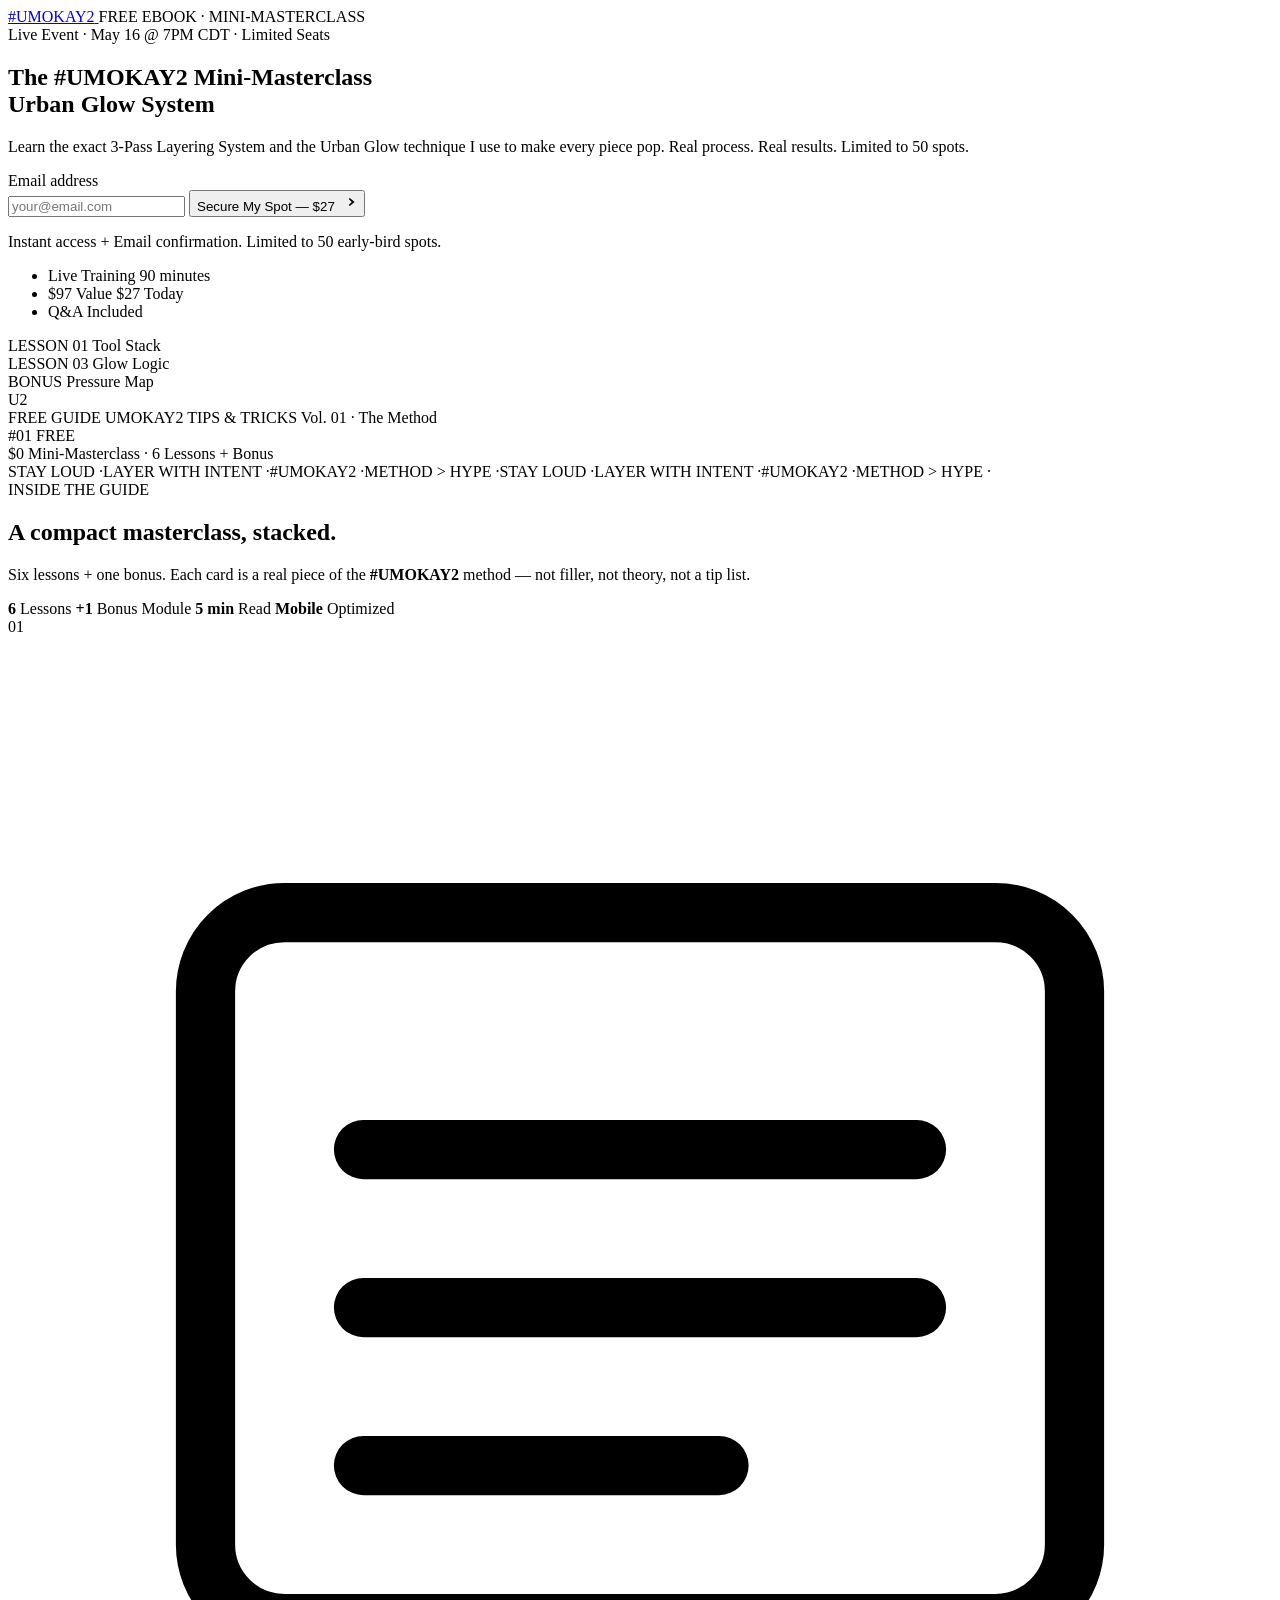
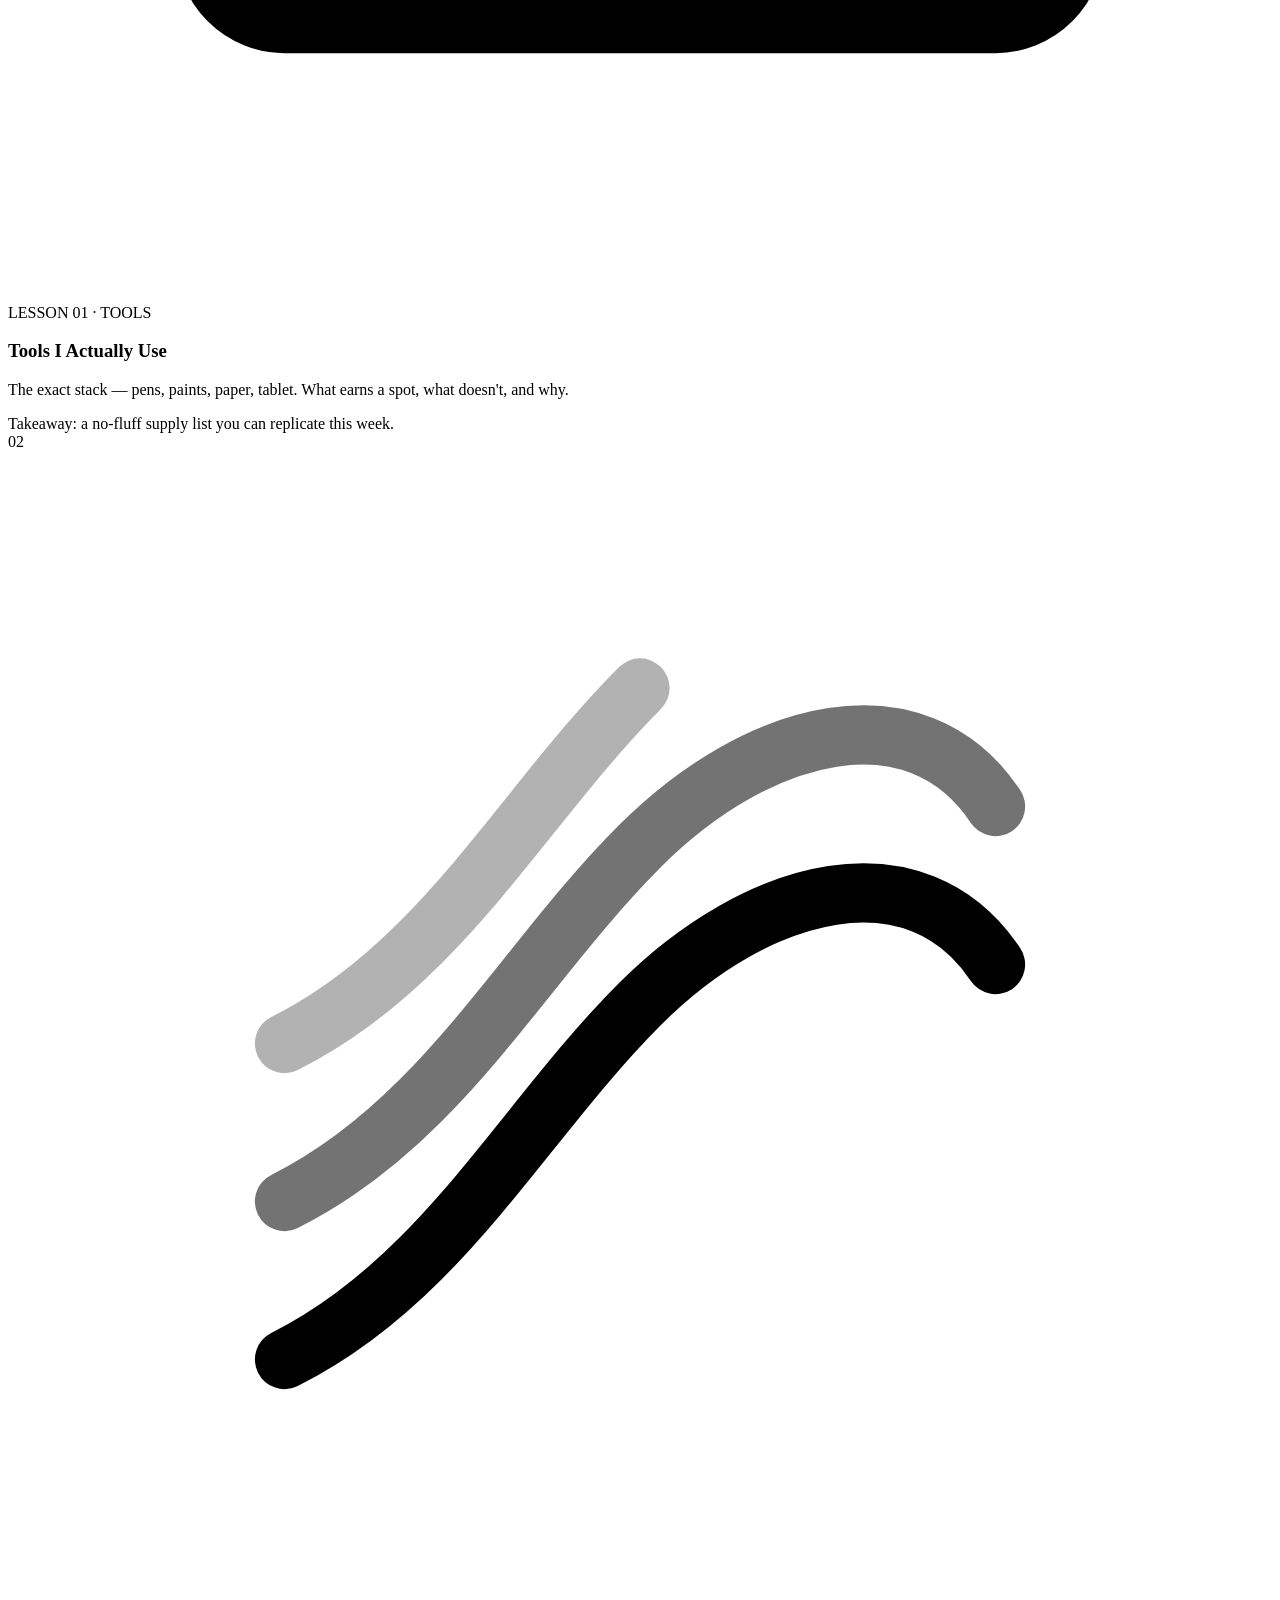
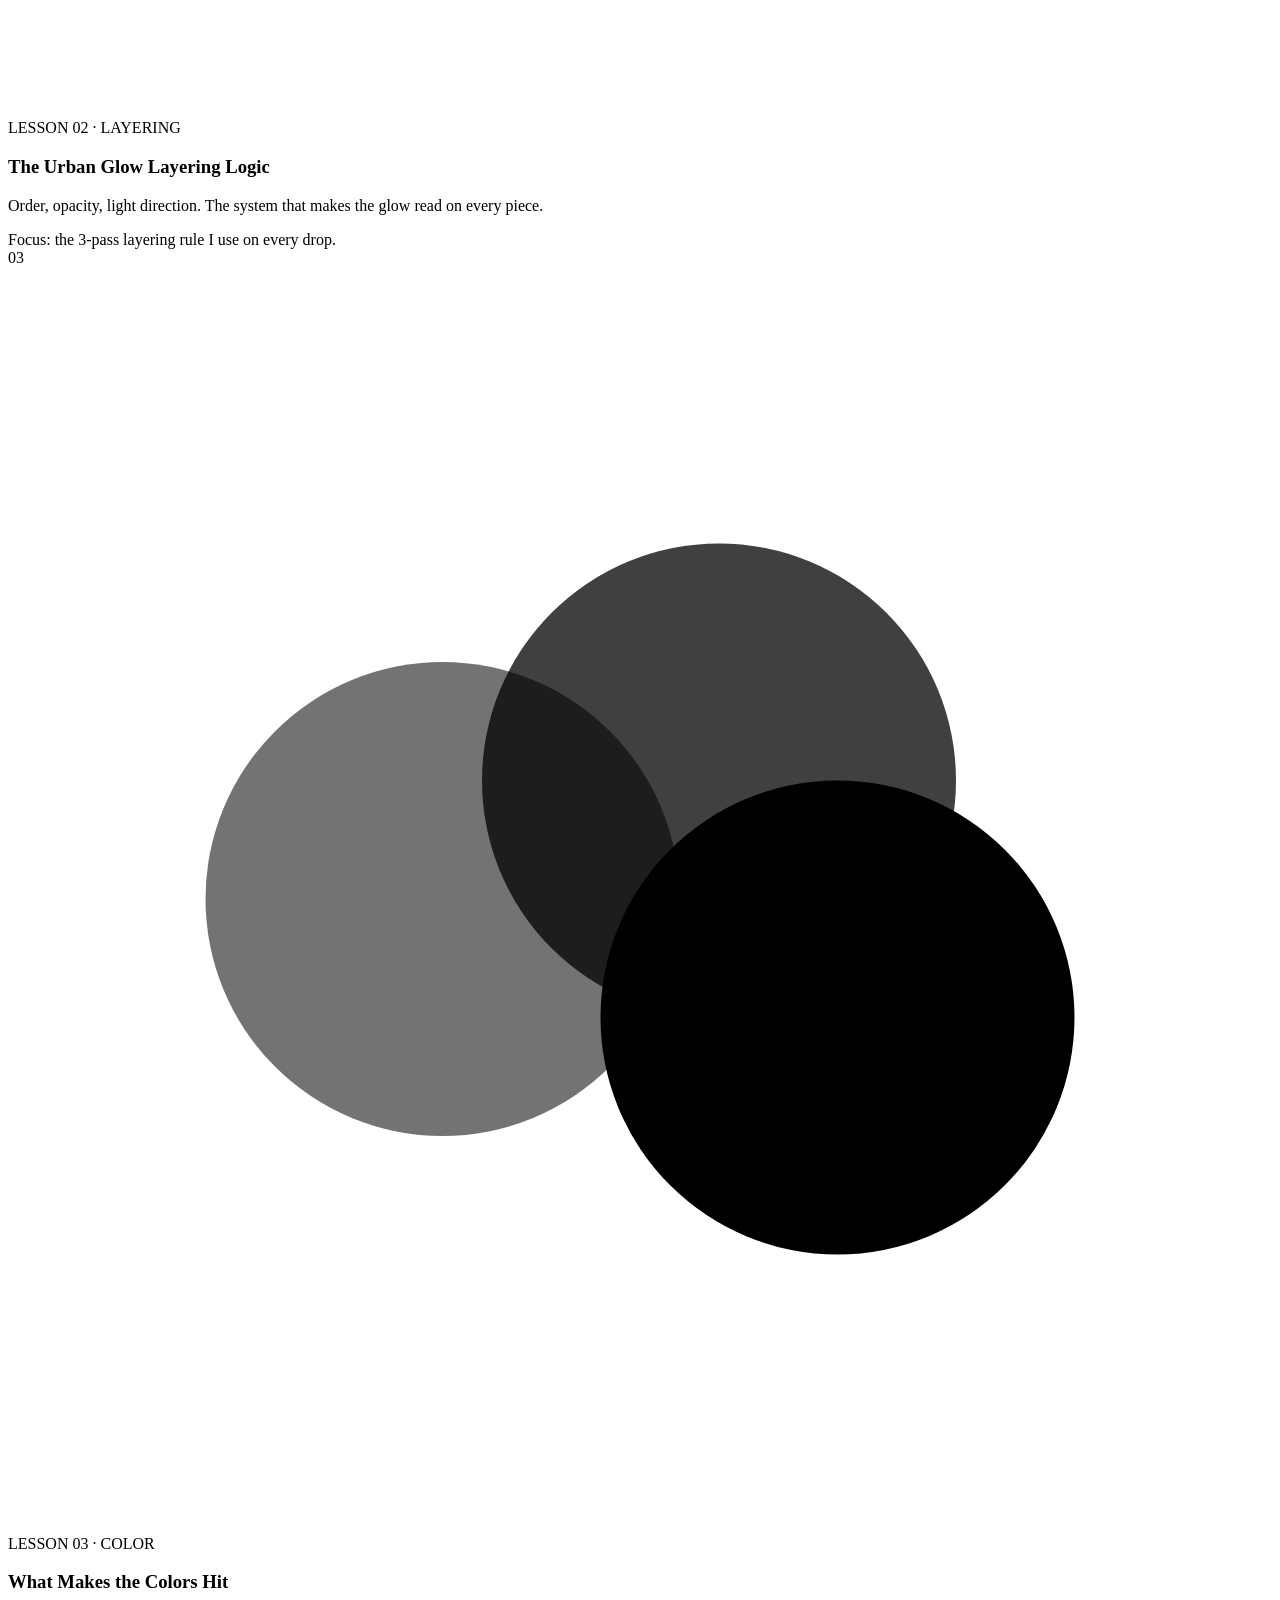
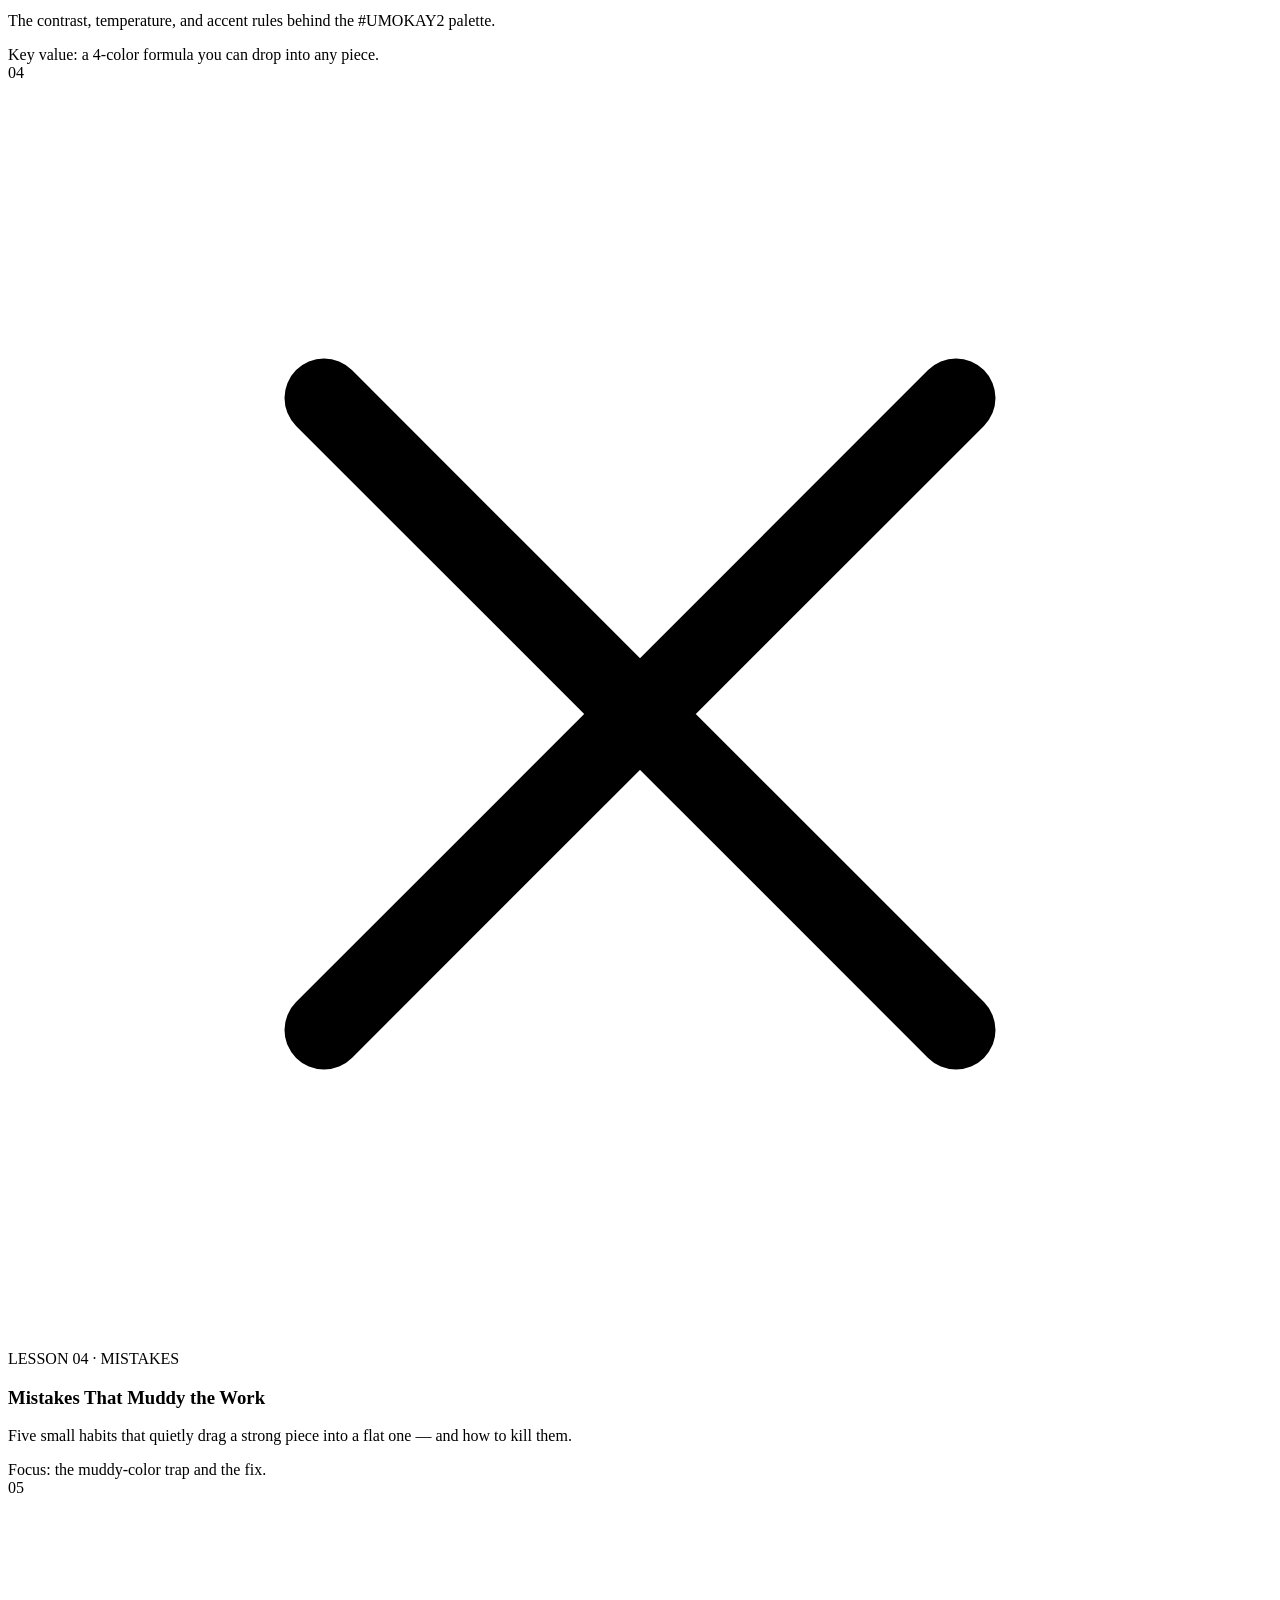
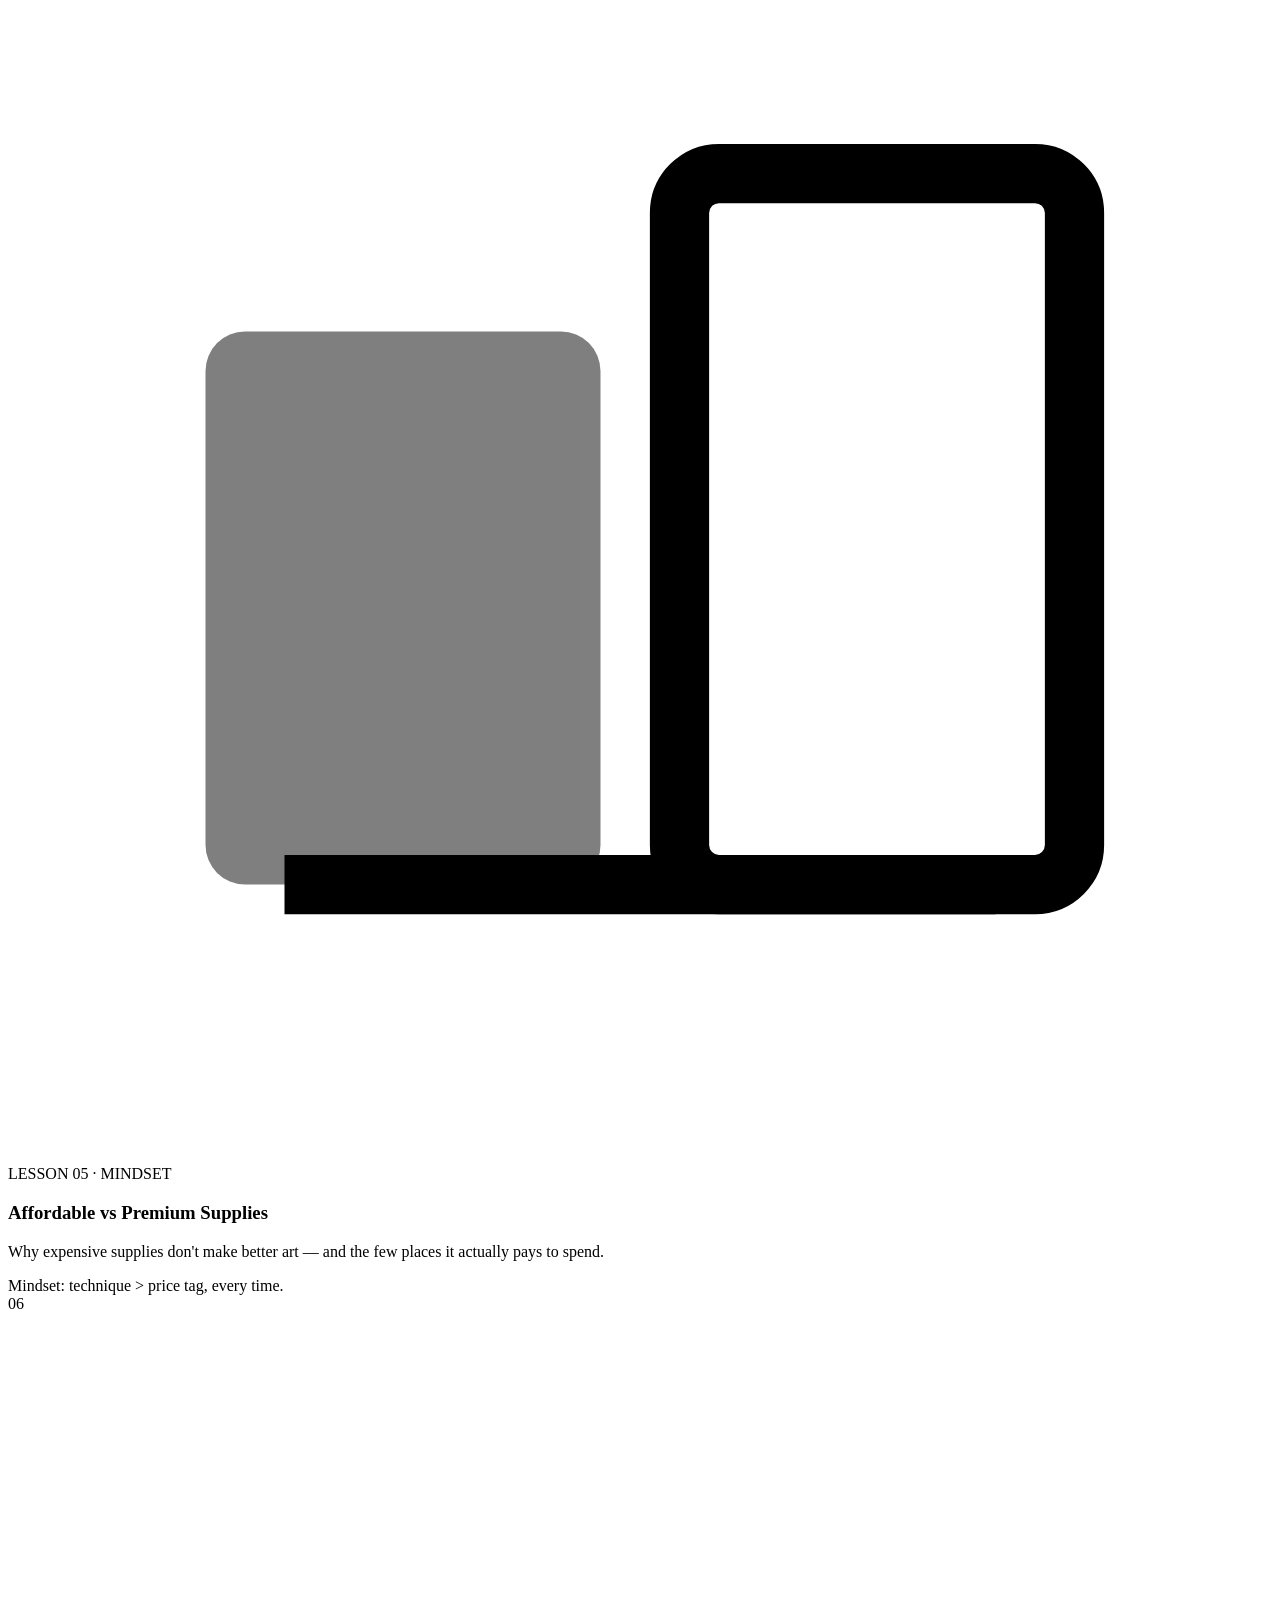
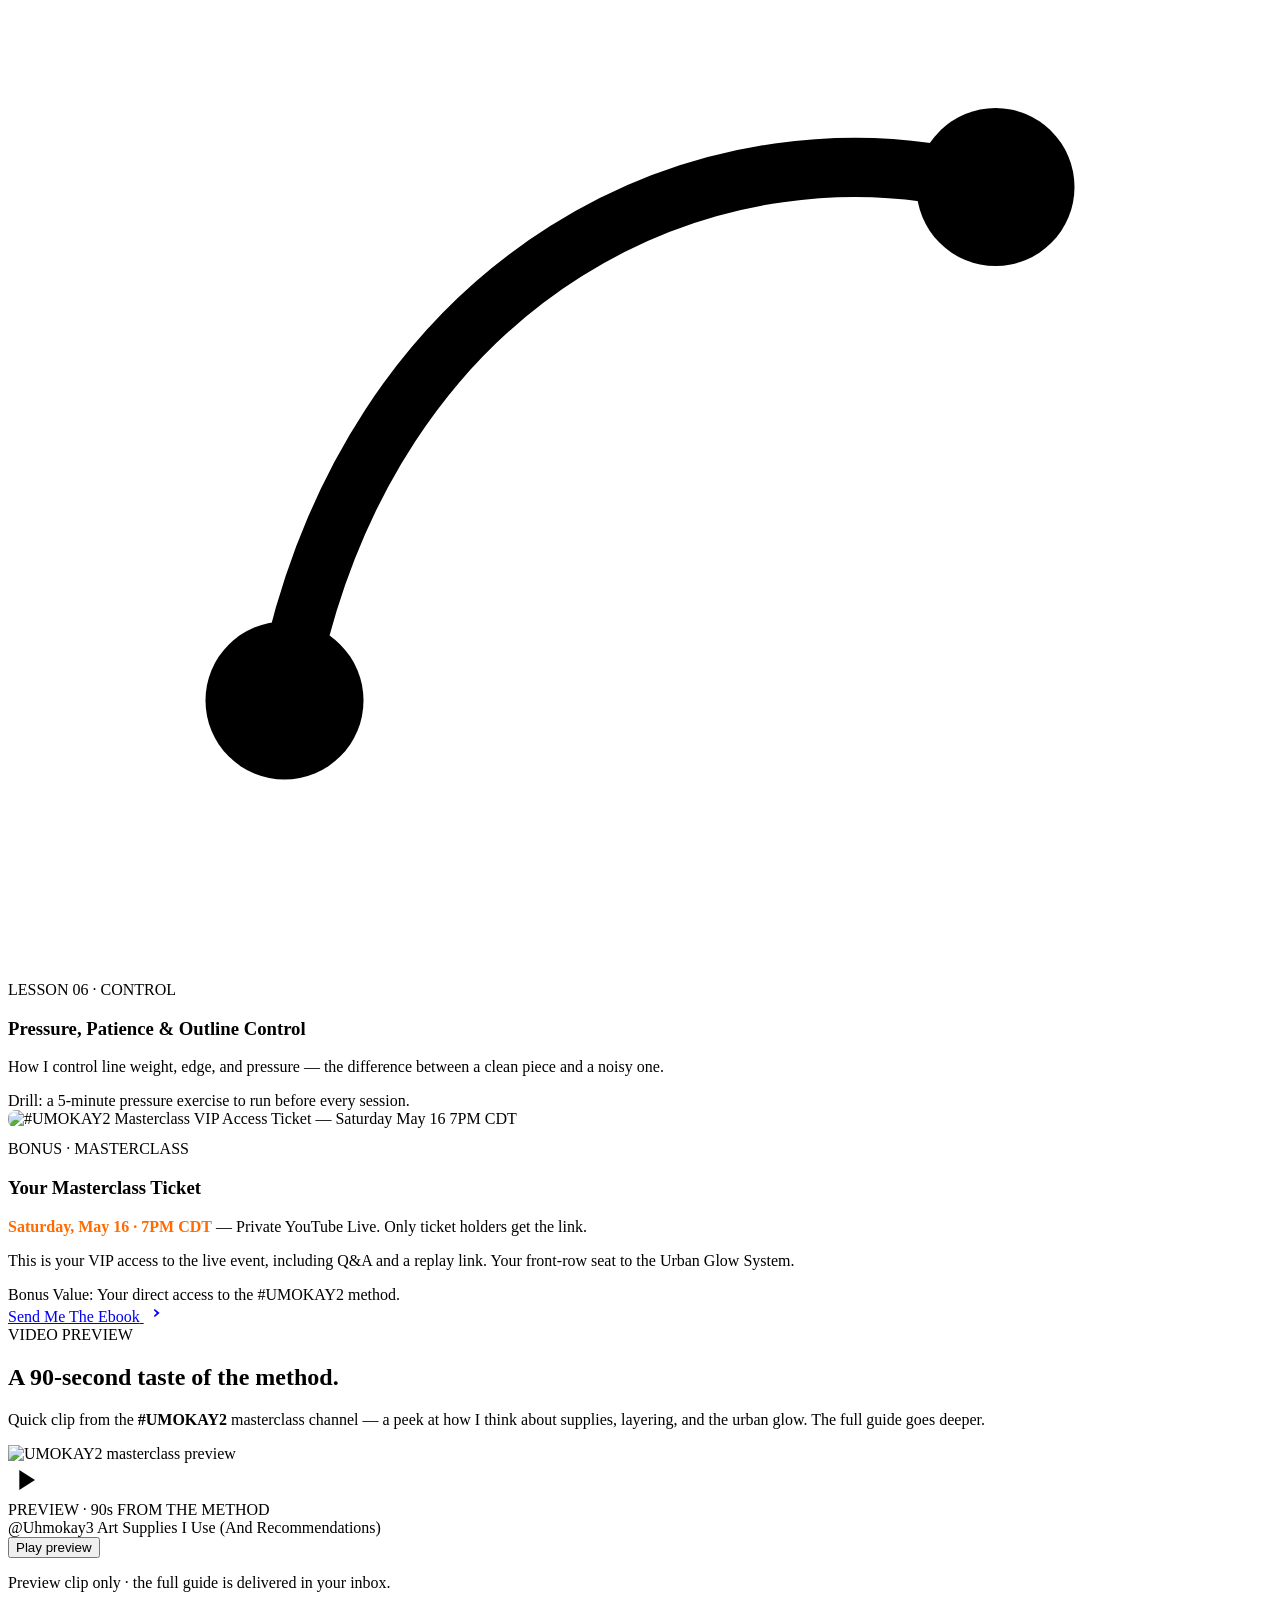
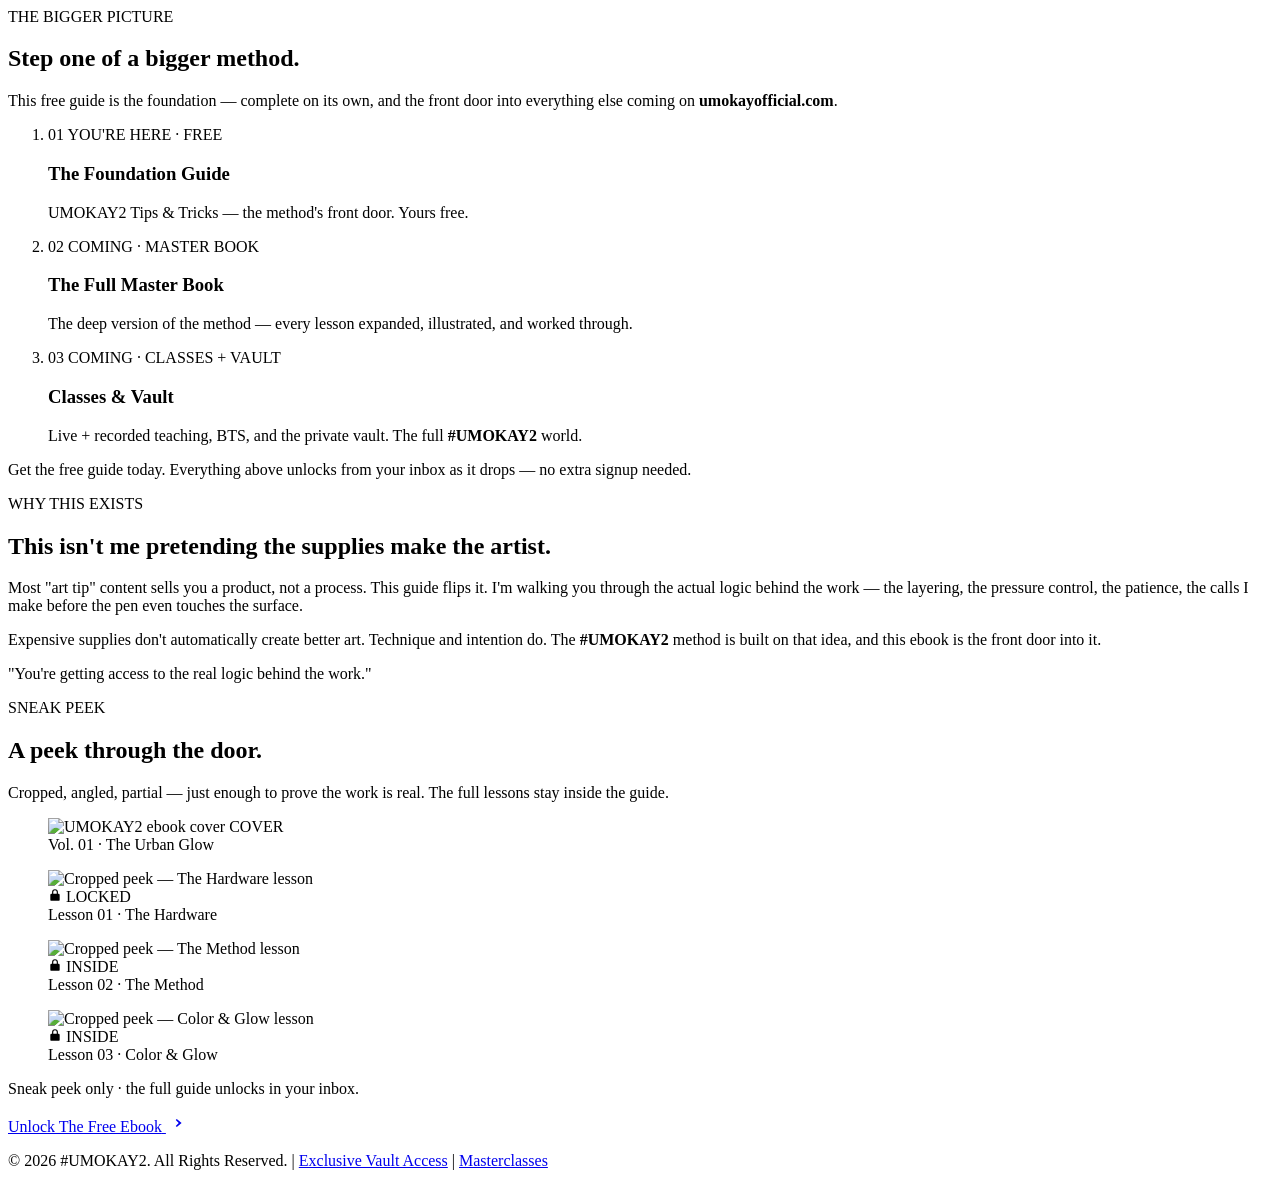
==== index.html @ c3ce8daf "Rename index-2.html to index.html" ====
<!DOCTYPE html>
<html lang="en">
<head>
  <meta charset="UTF-8" />
  <meta name="viewport" content="width=device-width, initial-scale=1, viewport-fit=cover" />
  <meta name="theme-color" content="#0a0a12" />

  <title>UMOKAY2 Tips and Tricks — Free Mini-Masterclass Ebook</title>
  <meta name="description" content="Get the free UMOKAY2 Tips and Tricks ebook — a mini-masterclass on the tools, layering, and mindset behind the #UMOKAY2 style. Step into the artist's world." />

  <link rel="canonical" href="https://umokayofficial.com/" />

  <!-- Open Graph -->
  <meta property="og:type" content="website" />
  <meta property="og:site_name" content="#UMOKAY2" />
  <meta property="og:title" content="UMOKAY2 Tips and Tricks — Free Mini-Masterclass Ebook" />
  <meta property="og:description" content="A free mini-masterclass on the tools, layering, and mindset behind the #UMOKAY2 style. The first lesson into the artist's world." />
  <meta property="og:url" content="https://umokayofficial.com/" />
  <meta property="og:image" content="https://umokayofficial.com/assets/images/ebook-cover.png" />

  <!-- Twitter -->
  <meta name="twitter:card" content="summary_large_image" />
  <meta name="twitter:title" content="UMOKAY2 Tips and Tricks — Free Mini-Masterclass Ebook" />
  <meta name="twitter:description" content="The first lesson into the #UMOKAY2 method. Tools, layering, and mindset — straight from the artist." />
  <meta name="twitter:image" content="https://umokayofficial.com/assets/images/ebook-cover.png" />

  <!-- Fonts -->
  <link rel="preconnect" href="https://fonts.googleapis.com" />
  <link rel="preconnect" href="https://fonts.gstatic.com" crossorigin />
  <link href="https://fonts.googleapis.com/css2?family=Archivo+Black&family=Space+Grotesk:wght@400;500;600;700&family=JetBrains+Mono:wght@500;700&display=swap" rel="stylesheet" />

  <link rel="stylesheet" href="style.css" />
</head>
<body>

  <!-- Background atmospherics -->
  <div class="bg-grain" aria-hidden="true"></div>
  <div class="bg-glow bg-glow--blue" aria-hidden="true"></div>
  <div class="bg-glow bg-glow--orange" aria-hidden="true"></div>

  <!-- Top bar -->
  <header class="topbar">
    <a href="/" class="brand" aria-label="UMOKAY2 home">
      <span class="brand__hash">#</span><span class="brand__name">UMOKAY2</span>
    </a>
    <span class="topbar__tag">FREE EBOOK · MINI-MASTERCLASS</span>
  </header>

  <main>

    <!-- HERO -->
    <section class="hero" id="hero">
      <div class="hero__inner">

        <div class="hero__copy">
          <span class="eyebrow">
            <span class="eyebrow__dot"></span>
            Live Event · May 16 @ 7PM CDT · Limited Seats
          </span>

          <h1 class="hero__headline">
            The #UMOKAY2 <span class="hl hl--blue">Mini-Masterclass</span><br/>
            Urban Glow <span class="hl hl--orange">System</span>
          </h1>

          <p class="hero__sub">
            Learn the exact 3-Pass Layering System and the Urban Glow technique I use to make every piece pop. Real process. Real results. Limited to 50 spots.
          </p>

          <!-- FORM -->
          <form id="optinForm" class="optin" novalidate>
            <label for="email" class="sr-only">Email address</label>
            <div class="optin__row">
              <input
                id="email"
                name="email"
                type="email"
                inputmode="email"
                autocomplete="email"
                placeholder="your@email.com"
                required
              />
              <button type="submit" class="btn btn--primary">
                <span>Secure My Spot — $27</span>
                <svg viewBox="0 0 24 24" width="18" height="18" aria-hidden="true"><path fill="currentColor" d="M5 12h12l-4-4 1.4-1.4L20.8 12l-6.4 5.4L13 16l4-4H5z"/></svg>
              </button>
            </div>
            <p class="optin__micro">
              Instant access + Email confirmation. Limited to 50 early-bird spots.
            </p>
            <p id="formError" class="optin__error" role="alert" hidden>
              Drop a real email so I can send the guide.
            </p>
          </form>

          <ul class="trust">
            <li><span>Live Training</span> 90 minutes</li>
            <li><span>$97 Value</span> $27 Today</li>
            <li><span>Q&A</span> Included</li>
          </ul>
        </div>

        <!-- LAYERED TOOLKIT COMPOSITION -->
        <div class="hero__visual" aria-hidden="false">
          <div class="toolkit">

            <!-- Background sticker grid -->
            <div class="toolkit__bg" aria-hidden="true">
              <span class="toolkit__bg-grid"></span>
              <span class="toolkit__bg-blob toolkit__bg-blob--blue"></span>
              <span class="toolkit__bg-blob toolkit__bg-blob--orange"></span>
            </div>

            <!-- Floating chips behind ebook -->
            <div class="chip chip--01">
              <span class="chip__label">LESSON 01</span>
              <span class="chip__title">Tool Stack</span>
            </div>
            <div class="chip chip--02">
              <span class="chip__label">LESSON 03</span>
              <span class="chip__title">Glow Logic</span>
            </div>
            <div class="chip chip--03">
              <span class="chip__label">BONUS</span>
              <span class="chip__title">Pressure Map</span>
            </div>

            <!-- Avatar peeking -->
            <div class="toolkit__avatar" role="img" aria-label="Drinker character">
              <img src="assets/images/drinker.png" alt="" onerror="this.style.display='none'; this.parentNode.classList.add('toolkit__avatar--fallback');" />
              <div class="toolkit__avatar-fallback"><span>U2</span></div>
            </div>

            <!-- Ebook -->
            <div class="ebook-mock" role="img" aria-label="UMOKAY2 Tips and Tricks ebook cover">
              <div class="ebook-mock__cover">
                <img src="assets/images/ebook-cover.png" alt="" onerror="this.style.display='none'; this.parentNode.classList.add('ebook-mock__cover--fallback');" />
                <div class="ebook-mock__fallback">
                  <span class="ebook-mock__tag">FREE GUIDE</span>
                  <span class="ebook-mock__title">UMOKAY2</span>
                  <span class="ebook-mock__sub">TIPS &amp; TRICKS</span>
                  <span class="ebook-mock__edition">Vol. 01 · The Method</span>
                </div>
              </div>
              <div class="ebook-mock__shadow"></div>
              <span class="ebook-mock__sticker">#01</span>
              <span class="ebook-mock__price">FREE</span>
            </div>

            <!-- Badge / value chip -->
            <div class="toolkit__value">
              <span class="toolkit__value-num">$0</span>
              <span class="toolkit__value-label">Mini-Masterclass · 6 Lessons + Bonus</span>
            </div>

          </div>
        </div>

      </div>
    </section>

    <!-- DIVIDER MARQUEE -->
    <div class="marquee" aria-hidden="true">
      <div class="marquee__track">
        <span>STAY LOUD ·</span><span>LAYER WITH INTENT ·</span><span>#UMOKAY2 ·</span><span>METHOD &gt; HYPE ·</span><span>STAY LOUD ·</span><span>LAYER WITH INTENT ·</span><span>#UMOKAY2 ·</span><span>METHOD &gt; HYPE ·</span>
      </div>
    </div>

    <!-- INSIDE THE GUIDE — STACKED MASTERCLASS GRID -->
    <section class="section inside" id="inside">
      <div class="section__head">
        <span class="kicker kicker--orange">INSIDE THE GUIDE</span>
        <h2>A compact masterclass, <span class="hl hl--orange">stacked.</span></h2>
        <p class="section__lead">
          Six lessons + one bonus. Each card is a real piece of the
          <strong>#UMOKAY2</strong> method — not filler, not theory, not a tip list.
        </p>

        <div class="inside__meta">
          <span><strong>6</strong> Lessons</span>
          <span><strong>+1</strong> Bonus Module</span>
          <span><strong>5 min</strong> Read</span>
          <span><strong>Mobile</strong> Optimized</span>
        </div>
      </div>

      <div class="cards">

        <article class="card card--blue">
          <div class="card__thumb">
            <span class="card__thumb-num">01</span>
            <svg class="card__thumb-icon" viewBox="0 0 64 64" aria-hidden="true">
              <rect x="10" y="14" width="44" height="36" rx="4" fill="none" stroke="currentColor" stroke-width="3"/>
              <path d="M18 26h28M18 34h28M18 42h18" stroke="currentColor" stroke-width="3" stroke-linecap="round"/>
            </svg>
          </div>
          <span class="card__tag">LESSON 01 · TOOLS</span>
          <h3>Tools I Actually Use</h3>
          <p>The exact stack — pens, paints, paper, tablet. What earns a spot, what doesn't, and why.</p>
          <span class="card__takeaway">Takeaway: a no-fluff supply list you can replicate this week.</span>
        </article>

        <article class="card card--orange">
          <div class="card__thumb">
            <span class="card__thumb-num">02</span>
            <svg class="card__thumb-icon" viewBox="0 0 64 64" aria-hidden="true">
              <path d="M14 46c8-4 12-12 18-18s14-8 18-2" fill="none" stroke="currentColor" stroke-width="3" stroke-linecap="round"/>
              <path d="M14 38c8-4 12-12 18-18s14-8 18-2" fill="none" stroke="currentColor" stroke-width="3" stroke-linecap="round" opacity=".55"/>
              <path d="M14 30c8-4 12-12 18-18" fill="none" stroke="currentColor" stroke-width="3" stroke-linecap="round" opacity=".3"/>
            </svg>
          </div>
          <span class="card__tag">LESSON 02 · LAYERING</span>
          <h3>The Urban Glow Layering Logic</h3>
          <p>Order, opacity, light direction. The system that makes the glow read on every piece.</p>
          <span class="card__takeaway">Focus: the 3-pass layering rule I use on every drop.</span>
        </article>

        <article class="card card--cyan">
          <div class="card__thumb">
            <span class="card__thumb-num">03</span>
            <svg class="card__thumb-icon" viewBox="0 0 64 64" aria-hidden="true">
              <circle cx="22" cy="32" r="12" fill="currentColor" opacity=".55"/>
              <circle cx="36" cy="26" r="12" fill="currentColor" opacity=".75"/>
              <circle cx="42" cy="38" r="12" fill="currentColor"/>
            </svg>
          </div>
          <span class="card__tag">LESSON 03 · COLOR</span>
          <h3>What Makes the Colors Hit</h3>
          <p>The contrast, temperature, and accent rules behind the #UMOKAY2 palette.</p>
          <span class="card__takeaway">Key value: a 4-color formula you can drop into any piece.</span>
        </article>

        <article class="card card--blue">
          <div class="card__thumb">
            <span class="card__thumb-num">04</span>
            <svg class="card__thumb-icon" viewBox="0 0 64 64" aria-hidden="true">
              <path d="M16 16l32 32M48 16L16 48" stroke="currentColor" stroke-width="4" stroke-linecap="round"/>
            </svg>
          </div>
          <span class="card__tag">LESSON 04 · MISTAKES</span>
          <h3>Mistakes That Muddy the Work</h3>
          <p>Five small habits that quietly drag a strong piece into a flat one — and how to kill them.</p>
          <span class="card__takeaway">Focus: the muddy-color trap and the fix.</span>
        </article>

        <article class="card card--orange">
          <div class="card__thumb">
            <span class="card__thumb-num">05</span>
            <svg class="card__thumb-icon" viewBox="0 0 64 64" aria-hidden="true">
              <rect x="10" y="22" width="20" height="28" rx="2" fill="currentColor" opacity=".5"/>
              <rect x="34" y="14" width="20" height="36" rx="2" fill="none" stroke="currentColor" stroke-width="3"/>
              <path d="M14 50h36" stroke="currentColor" stroke-width="3"/>
            </svg>
          </div>
          <span class="card__tag">LESSON 05 · MINDSET</span>
          <h3>Affordable vs Premium Supplies</h3>
          <p>Why expensive supplies don't make better art — and the few places it actually pays to spend.</p>
          <span class="card__takeaway">Mindset: technique &gt; price tag, every time.</span>
        </article>

        <article class="card card--cyan">
          <div class="card__thumb">
            <span class="card__thumb-num">06</span>
            <svg class="card__thumb-icon" viewBox="0 0 64 64" aria-hidden="true">
              <path d="M14 50c4-22 22-30 36-26" fill="none" stroke="currentColor" stroke-width="3" stroke-linecap="round"/>
              <circle cx="50" cy="24" r="4" fill="currentColor"/>
              <circle cx="14" cy="50" r="4" fill="currentColor"/>
            </svg>
          </div>
          <span class="card__tag">LESSON 06 · CONTROL</span>
          <h3>Pressure, Patience &amp; Outline Control</h3>
          <p>How I control line weight, edge, and pressure — the difference between a clean piece and a noisy one.</p>
          <span class="card__takeaway">Drill: a 5-minute pressure exercise to run before every session.</span>
        </article>

        <!-- Bonus card — full width on desktop -->
        <article class="card card--bonus">
          <div class="card__thumb card__thumb--ticket" style="overflow:visible;height:auto;background:none;padding:0 0 12px 0;">
            <img src="assets/images/vip-ticket-dated.png" alt="#UMOKAY2 Masterclass VIP Access Ticket — Saturday May 16 7PM CDT" style="width:100%;height:auto;border-radius:8px;display:block;margin:0 auto;object-fit:contain;" />
          </div>
          <span class="card__tag card__tag--bonus">BONUS · MASTERCLASS</span>
          <h3>Your Masterclass Ticket</h3>
          <p style="margin-bottom:6px;"><strong style="color:#ff6b00;">Saturday, May 16 · 7PM CDT</strong> — Private YouTube Live. Only ticket holders get the link.</p>
          <p>This is your VIP access to the live event, including Q&amp;A and a replay link. Your front-row seat to the Urban Glow System.</p>
          <span class="card__takeaway">Bonus Value: Your direct access to the #UMOKAY2 method.</span>
        </article>

      </div>

      <a href="#hero" class="btn btn--primary btn--center">
        <span>Send Me The Ebook</span>
        <svg viewBox="0 0 24 24" width="18" height="18" aria-hidden="true"><path fill="currentColor" d="M5 12h12l-4-4 1.4-1.4L20.8 12l-6.4 5.4L13 16l4-4H5z"/></svg>
      </a>
    </section>

    <!-- VIDEO TEASER — short clip preview, not the full masterclass -->
    <section class="section vteaser" id="vteaser">
      <div class="section__head">
        <span class="kicker kicker--blue">VIDEO PREVIEW</span>
        <h2>A <span class="hl hl--blue">90-second</span> taste of the method.</h2>
        <p class="section__lead">
          Quick clip from the <strong>#UMOKAY2</strong> masterclass channel — a peek at how I think about supplies, layering, and the urban glow. The full guide goes deeper.
        </p>
      </div>

      <div class="vteaser__wrap">
        <div class="vteaser__player" id="vplayer"
             data-video="CyZOYUwo75g"
             data-start="0"
             data-end="90">
          <img class="vteaser__poster" src="assets/images/video-poster.jpg" alt="UMOKAY2 masterclass preview" loading="lazy" />
          <div class="vteaser__veil" aria-hidden="true"></div>
          <div class="vteaser__playbtn" aria-hidden="true">
            <svg viewBox="0 0 24 24" width="34" height="34"><path fill="currentColor" d="M8 5v14l11-7z"/></svg>
          </div>
          <div class="vteaser__chips">
            <span class="vteaser__chip vteaser__chip--blue">PREVIEW · 90s</span>
            <span class="vteaser__chip vteaser__chip--cyan">FROM THE METHOD</span>
          </div>
          <div class="vteaser__title">
            <span class="vteaser__author">@Uhmokay3</span>
            <span class="vteaser__name">Art Supplies I Use (And Recommendations)</span>
          </div>
          <button type="button" class="vteaser__hit" id="vplay" aria-label="Play 90-second masterclass preview">Play preview</button>
        </div>
        <p class="vteaser__note">Preview clip only · the full guide is delivered in your inbox.</p>
      </div>
    </section>

    <!-- OFFER LADDER — subtle ecosystem cue (free foundation framing) -->
    <section class="section ladder" id="ladder">
      <div class="section__head">
        <span class="kicker kicker--cyan">THE BIGGER PICTURE</span>
        <h2>Step one of a <span class="hl hl--cyan">bigger method.</span></h2>
        <p class="section__lead">
          This free guide is the foundation — complete on its own, and the
          front door into everything else coming on <strong>umokayofficial.com</strong>.
        </p>
      </div>

      <ol class="ladder__steps" aria-label="#UMOKAY2 learning ladder">
        <li class="ladder__step ladder__step--current">
          <span class="ladder__num">01</span>
          <span class="ladder__status">YOU'RE HERE · FREE</span>
          <h3>The Foundation Guide</h3>
          <p>UMOKAY2 Tips &amp; Tricks — the method's front door. Yours free.</p>
        </li>
        <li class="ladder__step">
          <span class="ladder__num">02</span>
          <span class="ladder__status">COMING · MASTER BOOK</span>
          <h3>The Full Master Book</h3>
          <p>The deep version of the method — every lesson expanded, illustrated, and worked through.</p>
        </li>
        <li class="ladder__step">
          <span class="ladder__num">03</span>
          <span class="ladder__status">COMING · CLASSES + VAULT</span>
          <h3>Classes &amp; Vault</h3>
          <p>Live + recorded teaching, BTS, and the private vault. The full <strong>#UMOKAY2</strong> world.</p>
        </li>
      </ol>

      <p class="ladder__note">
        Get the free guide today. Everything above unlocks from your inbox as it drops — no extra signup needed.
      </p>
    </section>

    <!-- WHY THIS GUIDE EXISTS -->
    <section class="section why" id="why">
      <div class="why__inner">
        <span class="kicker kicker--blue">WHY THIS EXISTS</span>
        <h2>This isn't me pretending the supplies make the artist.</h2>
        <p>
          Most "art tip" content sells you a product, not a process. This guide
          flips it. I'm walking you through the actual logic behind the work —
          the layering, the pressure control, the patience, the calls I make
          before the pen even touches the surface.
        </p>
        <p>
          Expensive supplies don't automatically create better art. Technique
          and intention do. The <strong>#UMOKAY2</strong> method is built on
          that idea, and this ebook is the front door into it.
        </p>
        <p class="why__pull">
          "You're getting access to the real logic behind the work."
        </p>
      </div>
    </section>

    <!-- TEASER — cropped/angled previews only, no full reveals -->
    <section class="section proof" id="proof">
      <div class="section__head">
        <span class="kicker kicker--cyan">SNEAK PEEK</span>
        <h2>A peek through the <span class="hl hl--cyan">door.</span></h2>
        <p class="section__lead">
          Cropped, angled, partial — just enough to prove the work is real. The full lessons stay inside the guide.
        </p>
      </div>

      <div class="teaser__grid">

        <!-- Featured cover — angled, framed, branded backdrop -->
        <figure class="teaser teaser--cover">
          <div class="teaser__frame">
            <img src="assets/images/ebook-cover.png" alt="UMOKAY2 ebook cover" />
            <span class="teaser__chip">COVER</span>
          </div>
          <figcaption>Vol. 01 · The Urban Glow</figcaption>
        </figure>

        <!-- Cropped/angled inside peeks — obscured with blur + lock overlay -->
        <figure class="teaser teaser--peek teaser--rot-l">
          <div class="teaser__frame">
            <img src="assets/images/ebook-page-2.png" alt="Cropped peek — The Hardware lesson" />
            <div class="teaser__veil" aria-hidden="true"></div>
            <span class="teaser__lock" aria-hidden="true">
              <svg viewBox="0 0 24 24" width="14" height="14"><path fill="currentColor" d="M12 2a5 5 0 0 0-5 5v3H6a2 2 0 0 0-2 2v8a2 2 0 0 0 2 2h12a2 2 0 0 0 2-2v-8a2 2 0 0 0-2-2h-1V7a5 5 0 0 0-5-5Zm-3 8V7a3 3 0 0 1 6 0v3H9Z"/></svg>
              LOCKED
            </span>
          </div>
          <figcaption>Lesson 01 · The Hardware</figcaption>
        </figure>

        <figure class="teaser teaser--peek teaser--rot-r">
          <div class="teaser__frame">
            <img src="assets/images/ebook-page-3.png" alt="Cropped peek — The Method lesson" />
            <div class="teaser__veil" aria-hidden="true"></div>
            <span class="teaser__lock" aria-hidden="true">
              <svg viewBox="0 0 24 24" width="14" height="14"><path fill="currentColor" d="M12 2a5 5 0 0 0-5 5v3H6a2 2 0 0 0-2 2v8a2 2 0 0 0 2 2h12a2 2 0 0 0 2-2v-8a2 2 0 0 0-2-2h-1V7a5 5 0 0 0-5-5Zm-3 8V7a3 3 0 0 1 6 0v3H9Z"/></svg>
              INSIDE
            </span>
          </div>
          <figcaption>Lesson 02 · The Method</figcaption>
        </figure>

        <figure class="teaser teaser--peek teaser--rot-l">
          <div class="teaser__frame">
            <img src="assets/images/ebook-page-4.png" alt="Cropped peek — Color &amp; Glow lesson" />
            <div class="teaser__veil" aria-hidden="true"></div>
            <span class="teaser__lock" aria-hidden="true">
              <svg viewBox="0 0 24 24" width="14" height="14"><path fill="currentColor" d="M12 2a5 5 0 0 0-5 5v3H6a2 2 0 0 0-2 2v8a2 2 0 0 0 2 2h12a2 2 0 0 0 2-2v-8a2 2 0 0 0-2-2h-1V7a5 5 0 0 0-5-5Zm-3 8V7a3 3 0 0 1 6 0v3H9Z"/></svg>
              INSIDE
            </span>
          </div>
          <figcaption>Lesson 03 · Color &amp; Glow</figcaption>
        </figure>

      </div>

      <p class="teaser__note">Sneak peek only · the full guide unlocks in your inbox.</p>

      <a href="#hero" class="btn btn--primary btn--center">
        <span>Unlock The Free Ebook</span>
        <svg viewBox="0 0 24 24" width="18" height="18" aria-hidden="true"><path fill="currentColor" d="M5 12h12l-4-4 1.4-1.4L20.8 12l-6.4 5.4L13 16l4-4H5z"/></svg>
      </a>
    </section>

  </main>


  <!-- FOOTER -->
  <footer class="footer">
    <p>
      © 2026 #UMOKAY2. All Rights Reserved. |
      <a href="/vault" class="footer__link footer__link--blue">Exclusive Vault Access</a> |
      <a href="/classes" class="footer__link footer__link--orange">Masterclasses</a>
    </p>
  </footer>

  <script src="script.js"></script>
</body>
</html>
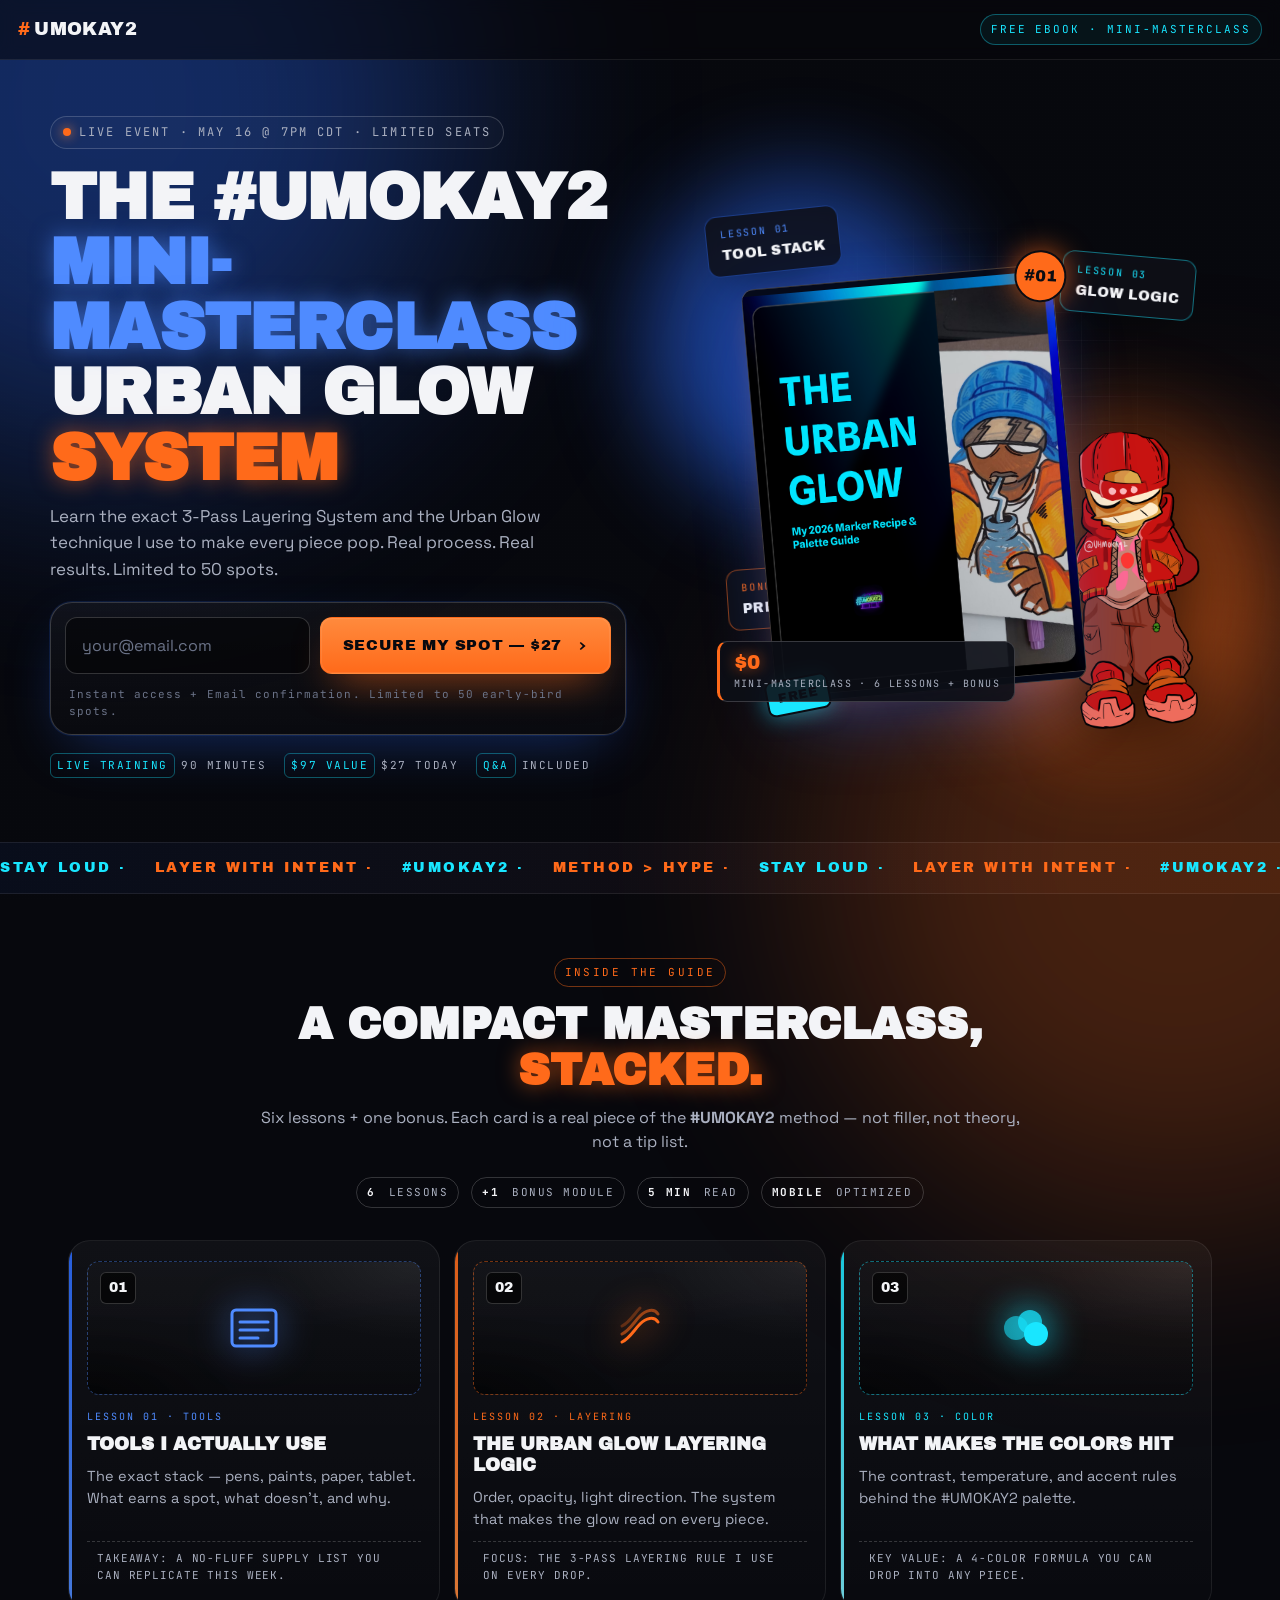
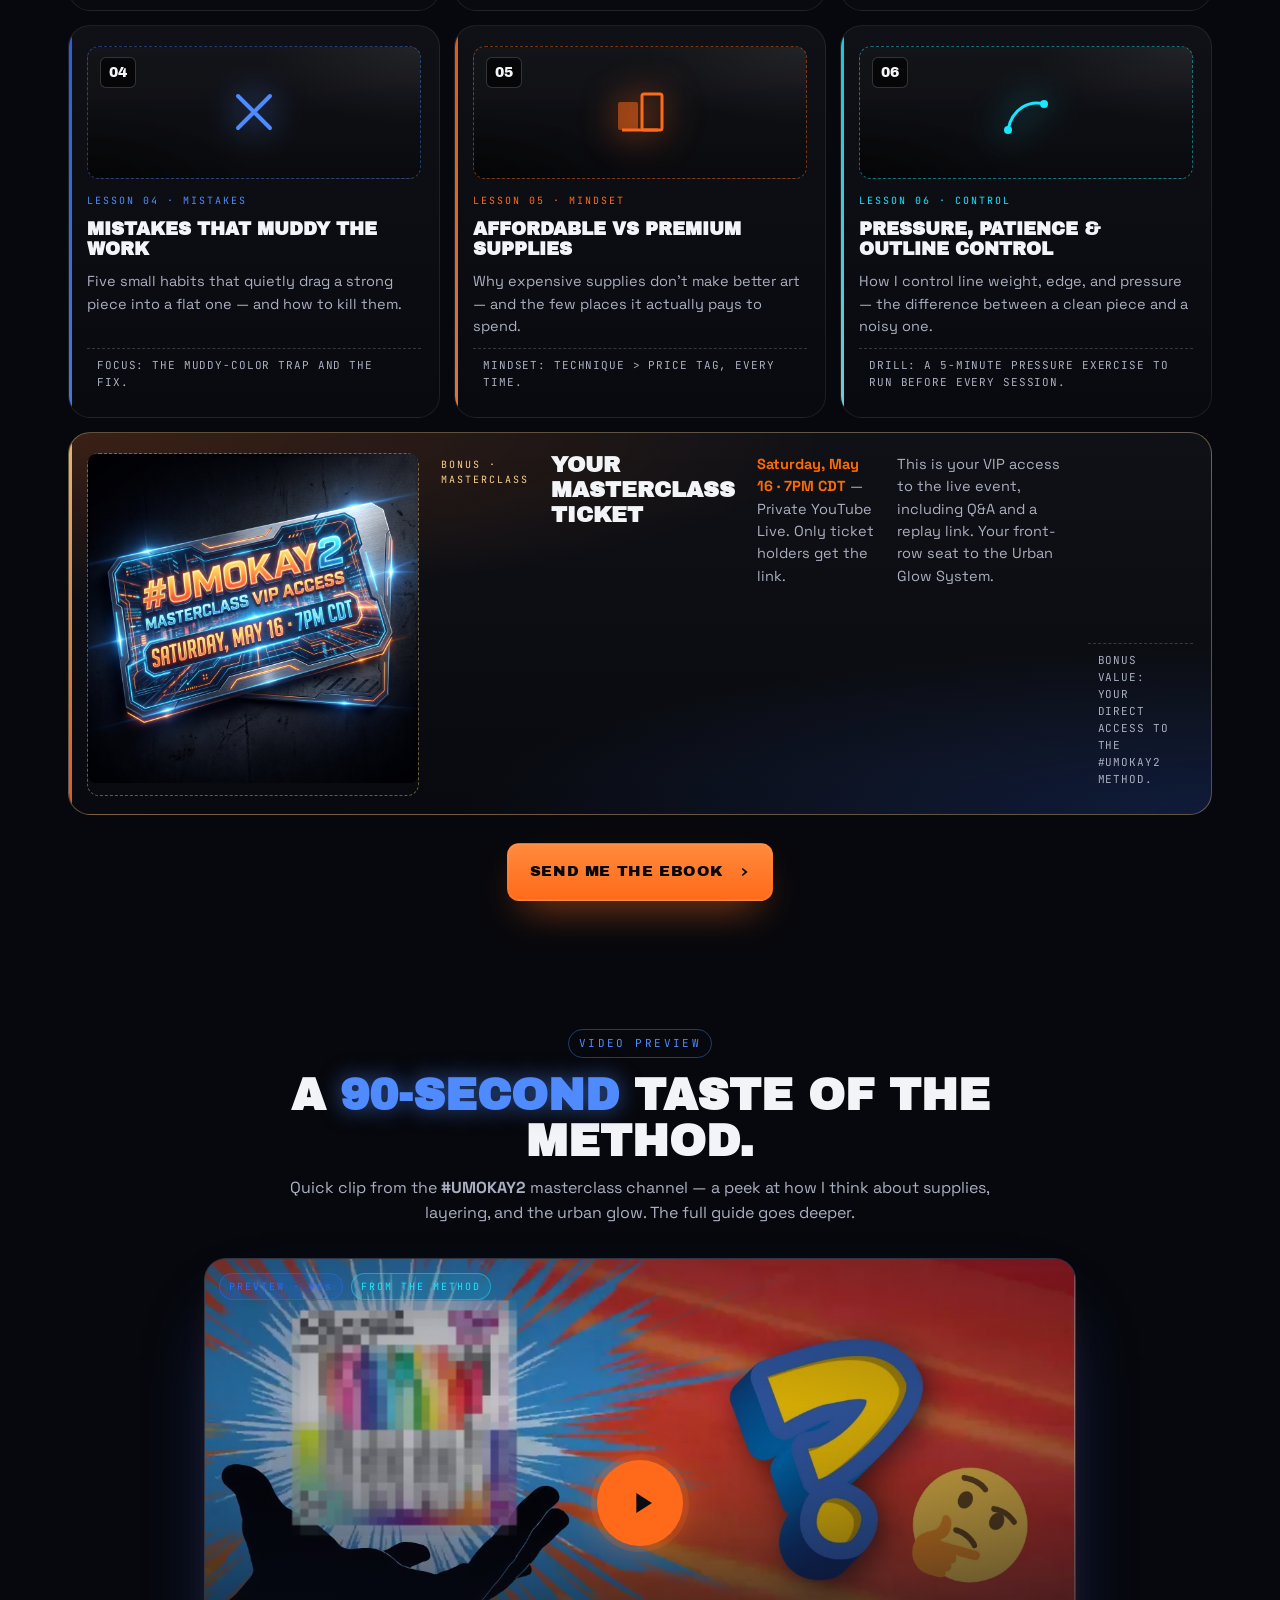
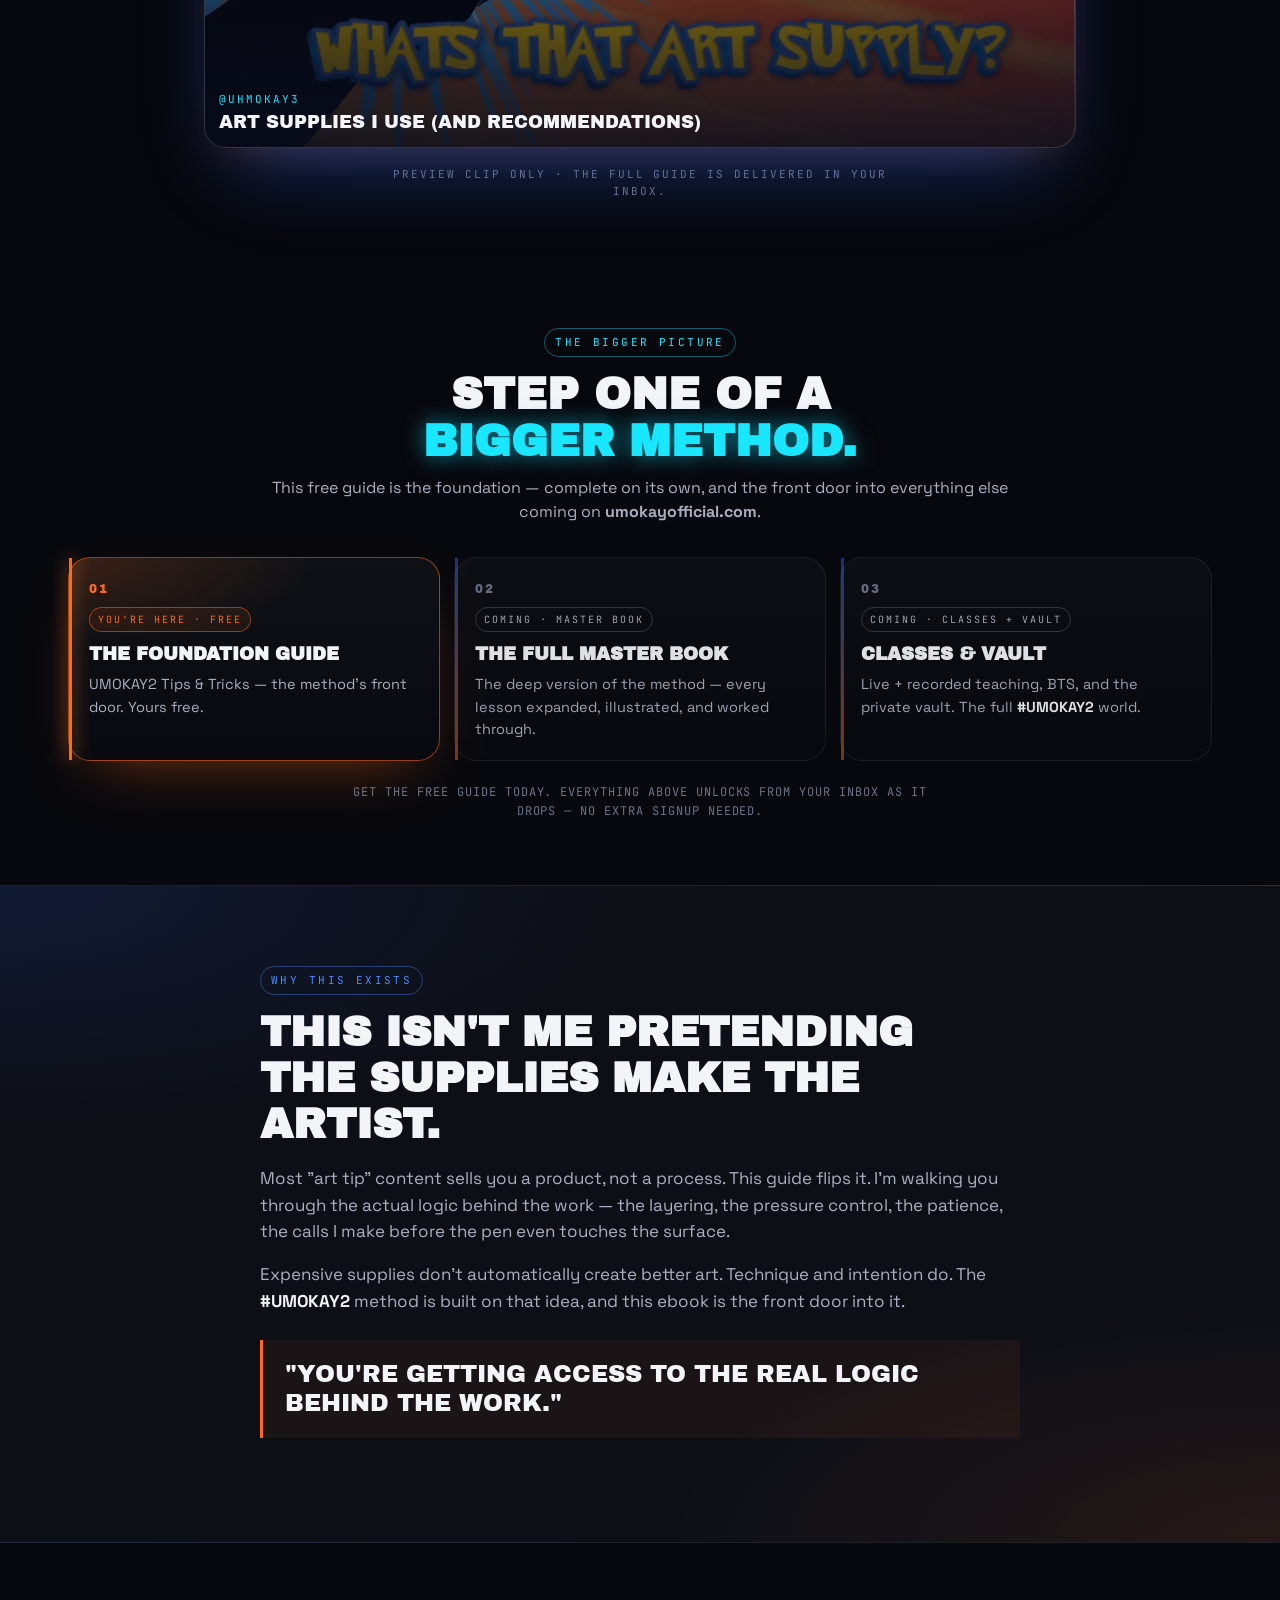
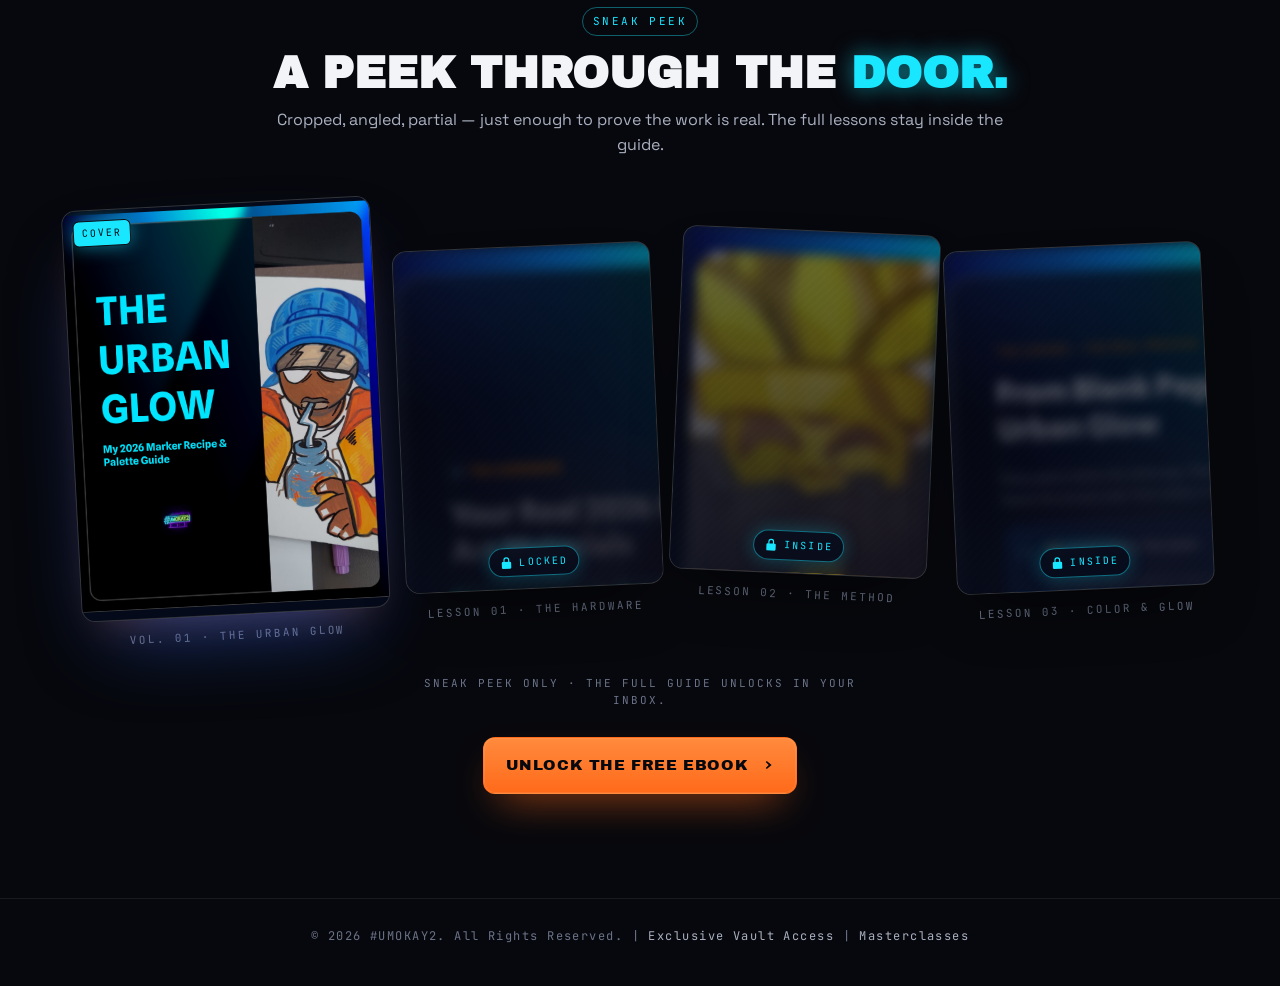
==== commit d62a13c9: "Rename index (17).html to index.html" ====
--- a/index.html
+++ b/index.html
@@ -276,7 +276,7 @@
         <!-- Bonus card — full width on desktop -->
         <article class="card card--bonus">
           <div class="card__thumb card__thumb--ticket" style="overflow:visible;height:auto;background:none;padding:0 0 12px 0;">
-            <img src="assets/images/vip-ticket-dated.png" alt="#UMOKAY2 Masterclass VIP Access Ticket — Saturday May 16 7PM CDT" style="width:100%;height:auto;border-radius:8px;display:block;margin:0 auto;object-fit:contain;" />
+            <img src="vip-ticket-dated (1).png" alt="#UMOKAY2 Masterclass VIP Access Ticket — Saturday May 16 7PM CDT" style="width:100%;height:auto;border-radius:8px;display:block;margin:0 auto;object-fit:contain;" />
           </div>
           <span class="card__tag card__tag--bonus">BONUS · MASTERCLASS</span>
           <h3>Your Masterclass Ticket</h3>
--- a/style.css
+++ b/style.css
@@ -0,0 +1,1375 @@
+/* ==========================================================================
+   #UMOKAY2 — Tips & Tricks Funnel
+   Mobile-first · gallery / street-art energy · stacked masterclass grid
+   ========================================================================== */
+
+:root {
+  --bg-0: #07080d;
+  --bg-1: #0d0f17;
+  --bg-2: #131626;
+  --ink: #f3f4f7;
+  --ink-dim: #aab0c0;
+  --ink-mute: #6b7388;
+
+  --blue: #2b6bff;
+  --blue-glow: #4f8bff;
+  --cyan: #19e6ff;
+  --orange: #ff6a1a;
+  --orange-glow: #ff8a3d;
+  --warm: #ffd28a;
+
+  --line: rgba(255, 255, 255, 0.08);
+  --line-strong: rgba(255, 255, 255, 0.18);
+
+  --radius: 14px;
+  --radius-lg: 22px;
+
+  --font-display: "Archivo Black", "Space Grotesk", system-ui, sans-serif;
+  --font-body: "Space Grotesk", system-ui, -apple-system, "Segoe UI", Roboto, sans-serif;
+  --font-mono: "JetBrains Mono", ui-monospace, Menlo, monospace;
+
+  --maxw: 1180px;
+}
+
+/* Reset */
+*, *::before, *::after { box-sizing: border-box; }
+html, body { margin: 0; padding: 0; }
+img, svg { display: block; max-width: 100%; }
+button { font: inherit; cursor: pointer; }
+a { color: inherit; text-decoration: none; }
+
+html { scroll-behavior: smooth; -webkit-text-size-adjust: 100%; }
+body {
+  font-family: var(--font-body);
+  background: var(--bg-0);
+  color: var(--ink);
+  line-height: 1.55;
+  -webkit-font-smoothing: antialiased;
+  overflow-x: hidden;
+}
+
+.sr-only {
+  position: absolute; width: 1px; height: 1px; padding: 0; margin: -1px;
+  overflow: hidden; clip: rect(0,0,0,0); white-space: nowrap; border: 0;
+}
+
+/* ---------- Background atmospherics ---------- */
+.bg-grain {
+  position: fixed; inset: 0; pointer-events: none; z-index: 0;
+  background-image: radial-gradient(rgba(255,255,255,0.04) 1px, transparent 1px);
+  background-size: 3px 3px;
+  mix-blend-mode: overlay;
+  opacity: 0.5;
+}
+.bg-glow {
+  position: fixed; pointer-events: none; z-index: 0;
+  width: 60vw; height: 60vw; max-width: 720px; max-height: 720px;
+  border-radius: 50%; filter: blur(120px); opacity: 0.35;
+}
+.bg-glow--blue { top: -20vw; left: -20vw; background: var(--blue); }
+.bg-glow--orange { bottom: -25vw; right: -20vw; background: var(--orange); opacity: 0.25; }
+
+main, .topbar, .footer, .success { position: relative; z-index: 1; }
+
+/* ---------- Topbar ---------- */
+.topbar {
+  display: flex; align-items: center; justify-content: space-between;
+  padding: 14px 18px;
+  border-bottom: 1px solid var(--line);
+  backdrop-filter: blur(8px);
+  background: rgba(7,8,13,0.6);
+  position: sticky; top: 0; z-index: 10;
+}
+.brand {
+  font-family: var(--font-display);
+  font-size: 18px; letter-spacing: 0.02em;
+  display: inline-flex; align-items: baseline;
+}
+.brand__hash { color: var(--orange); margin-right: 4px; }
+.brand__name { color: var(--ink); }
+.topbar__tag {
+  font-family: var(--font-mono);
+  font-size: 11px; letter-spacing: 0.18em;
+  color: var(--cyan);
+  padding: 6px 10px;
+  border: 1px solid rgba(25,230,255,0.35);
+  border-radius: 999px;
+  background: rgba(25,230,255,0.06);
+}
+@media (max-width: 480px) {
+  .topbar__tag { font-size: 10px; padding: 5px 8px; letter-spacing: 0.14em; }
+}
+
+/* ---------- Hero ---------- */
+.hero { padding: 28px 18px 24px; }
+.hero__inner {
+  max-width: var(--maxw);
+  margin: 0 auto;
+  display: grid;
+  grid-template-columns: 1fr;
+  gap: 28px;
+  align-items: center;
+}
+
+.eyebrow {
+  display: inline-flex; align-items: center; gap: 8px;
+  font-family: var(--font-mono);
+  font-size: 12px; letter-spacing: 0.18em; text-transform: uppercase;
+  color: var(--ink-dim);
+  padding: 6px 12px;
+  border: 1px solid var(--line-strong);
+  border-radius: 999px;
+  background: rgba(255,255,255,0.02);
+}
+.eyebrow__dot {
+  width: 8px; height: 8px; border-radius: 50%;
+  background: var(--orange);
+  box-shadow: 0 0 12px var(--orange-glow);
+  animation: pulse 1.6s ease-in-out infinite;
+}
+@keyframes pulse {
+  0%, 100% { opacity: 1; transform: scale(1); }
+  50% { opacity: 0.55; transform: scale(0.85); }
+}
+
+.hero__headline {
+  font-family: var(--font-display);
+  font-size: clamp(34px, 9vw, 64px);
+  line-height: 1.02;
+  letter-spacing: -0.01em;
+  margin: 16px 0 12px;
+  text-transform: uppercase;
+}
+.hl { position: relative; display: inline-block; }
+.hl--blue { color: var(--blue-glow); text-shadow: 0 0 22px rgba(79,139,255,0.55); }
+.hl--orange { color: var(--orange); text-shadow: 0 0 22px rgba(255,106,26,0.55); }
+.hl--cyan { color: var(--cyan); text-shadow: 0 0 22px rgba(25,230,255,0.55); }
+
+.hero__sub {
+  font-size: 17px;
+  color: var(--ink-dim);
+  margin: 0 0 20px;
+  max-width: 540px;
+}
+.hero__sub strong { color: var(--ink); }
+
+/* Opt-in form */
+.optin {
+  margin-top: 8px;
+  padding: 14px;
+  background: linear-gradient(180deg, rgba(255,255,255,0.04), rgba(255,255,255,0.01));
+  border: 1px solid var(--line-strong);
+  border-radius: var(--radius-lg);
+  box-shadow:
+    0 0 0 1px rgba(43,107,255,0.15),
+    0 20px 60px -20px rgba(43,107,255,0.4);
+}
+.optin__row { display: grid; grid-template-columns: 1fr; gap: 10px; }
+.optin input[type="email"] {
+  width: 100%;
+  padding: 16px 16px;
+  font-size: 16px;
+  font-family: var(--font-body);
+  color: var(--ink);
+  background: rgba(0,0,0,0.45);
+  border: 1px solid var(--line-strong);
+  border-radius: 12px;
+  outline: none;
+  transition: border-color .2s, box-shadow .2s;
+}
+.optin input[type="email"]::placeholder { color: var(--ink-mute); }
+.optin input[type="email"]:focus {
+  border-color: var(--blue-glow);
+  box-shadow: 0 0 0 3px rgba(43,107,255,0.25);
+}
+
+.btn {
+  display: inline-flex; align-items: center; justify-content: center; gap: 8px;
+  padding: 16px 22px;
+  font-family: var(--font-display);
+  letter-spacing: 0.04em;
+  text-transform: uppercase;
+  font-size: 15px;
+  border-radius: 12px;
+  border: 1px solid transparent;
+  transition: transform .12s ease, box-shadow .2s ease, background .2s ease, color .2s ease;
+  white-space: nowrap;
+}
+.btn--primary {
+  color: #08090f;
+  background: linear-gradient(180deg, #ff8a3d, #ff6a1a);
+  box-shadow:
+    0 0 0 1px rgba(255,255,255,0.08) inset,
+    0 18px 40px -16px rgba(255,106,26,0.7);
+}
+.btn--primary:hover { transform: translateY(-1px); box-shadow: 0 22px 50px -18px rgba(255,106,26,0.85); }
+.btn--primary:active { transform: translateY(0); }
+.btn--ghost {
+  color: var(--ink); background: transparent;
+  border-color: var(--line-strong);
+}
+.btn--ghost:hover {
+  border-color: var(--blue-glow);
+  color: var(--blue-glow);
+  box-shadow: 0 0 24px -8px var(--blue-glow);
+}
+.btn--center { display: flex; margin: 28px auto 0; width: max-content; }
+
+.optin__micro {
+  font-family: var(--font-mono);
+  font-size: 11px; letter-spacing: 0.1em;
+  color: var(--ink-mute);
+  margin: 12px 4px 0;
+}
+.optin__error {
+  margin: 10px 4px 0;
+  font-size: 13px;
+  color: #ff8585;
+}
+
+.trust {
+  list-style: none; padding: 0; margin: 18px 0 0;
+  display: flex; flex-wrap: wrap; gap: 10px 18px;
+  font-family: var(--font-mono);
+  font-size: 11px; letter-spacing: 0.14em; text-transform: uppercase;
+  color: var(--ink-dim);
+}
+.trust li { display: inline-flex; align-items: center; gap: 6px; }
+.trust span {
+  color: var(--cyan);
+  border: 1px solid rgba(25,230,255,0.35);
+  padding: 3px 6px; border-radius: 6px;
+}
+
+/* ---------- HERO TOOLKIT (layered composition) ---------- */
+.hero__visual {
+  display: flex; justify-content: center;
+  perspective: 1200px;
+}
+.toolkit {
+  position: relative;
+  width: 100%;
+  max-width: 460px;
+  aspect-ratio: 1 / 1.05;
+  margin: 8px auto 0;
+}
+.toolkit__bg { position: absolute; inset: 0; pointer-events: none; }
+.toolkit__bg-grid {
+  position: absolute; inset: 4% 4%;
+  border-radius: 24px;
+  background-image:
+    linear-gradient(rgba(255,255,255,0.05) 1px, transparent 1px),
+    linear-gradient(90deg, rgba(255,255,255,0.05) 1px, transparent 1px);
+  background-size: 28px 28px;
+  -webkit-mask-image: radial-gradient(closest-side, black 60%, transparent 100%);
+          mask-image: radial-gradient(closest-side, black 60%, transparent 100%);
+  opacity: 0.6;
+}
+.toolkit__bg-blob {
+  position: absolute; width: 60%; height: 60%; border-radius: 50%;
+  filter: blur(48px); opacity: 0.55;
+}
+.toolkit__bg-blob--blue { background: var(--blue); top: 0; left: -10%; }
+.toolkit__bg-blob--orange { background: var(--orange); bottom: -5%; right: -10%; opacity: 0.45; }
+
+/* Floating chips */
+.chip {
+  position: absolute;
+  display: flex; flex-direction: column; gap: 2px;
+  padding: 10px 14px;
+  background: rgba(13,15,23,0.85);
+  border: 1px solid var(--line-strong);
+  border-radius: 12px;
+  backdrop-filter: blur(6px);
+  box-shadow: 0 18px 40px -20px rgba(0,0,0,0.7);
+  transform: rotate(-3deg);
+  z-index: 2;
+}
+.chip__label {
+  font-family: var(--font-mono);
+  font-size: 10px; letter-spacing: 0.18em;
+  color: var(--cyan);
+  text-transform: uppercase;
+}
+.chip__title {
+  font-family: var(--font-display);
+  font-size: 14px; letter-spacing: 0.02em;
+  color: var(--ink);
+  text-transform: uppercase;
+}
+.chip--01 { top: 6%; left: 2%; border-color: rgba(43,107,255,0.45); transform: rotate(-6deg); }
+.chip--01 .chip__label { color: var(--blue-glow); }
+.chip--02 { top: 14%; right: 4%; border-color: rgba(25,230,255,0.45); transform: rotate(5deg); }
+.chip--03 { bottom: 18%; left: 6%; border-color: rgba(255,106,26,0.5); transform: rotate(-4deg); }
+.chip--03 .chip__label { color: var(--orange); }
+
+/* Avatar peeking from behind */
+.toolkit__avatar {
+  position: absolute;
+  bottom: -2%;
+  right: -4%;
+  width: 44%;
+  aspect-ratio: 1 / 1.4;
+  z-index: 1;
+  filter: drop-shadow(0 20px 30px rgba(0,0,0,0.6));
+}
+.toolkit__avatar img {
+  width: 100%; height: 100%; object-fit: contain; object-position: bottom;
+}
+.toolkit__avatar-fallback {
+  position: absolute; inset: 0;
+  display: none; align-items: flex-end; justify-content: center;
+  font-family: var(--font-display); font-size: 56px; color: var(--orange);
+}
+.toolkit__avatar--fallback .toolkit__avatar-fallback { display: flex; }
+
+/* Ebook cover */
+.ebook-mock {
+  position: absolute;
+  top: 18%; left: 12%;
+  width: 60%;
+  aspect-ratio: 3 / 4;
+  transform: rotate(-5deg);
+  animation: float 6s ease-in-out infinite;
+  z-index: 3;
+}
+@keyframes float {
+  0%, 100% { transform: rotate(-5deg) translateY(0); }
+  50% { transform: rotate(-4deg) translateY(-6px); }
+}
+.ebook-mock__cover {
+  position: relative;
+  width: 100%; height: 100%;
+  border-radius: 12px;
+  overflow: hidden;
+  background: linear-gradient(135deg, #1a1f3a 0%, #0a0d1a 50%, #1a0d05 100%);
+  border: 1px solid var(--line-strong);
+  box-shadow:
+    0 30px 80px -20px rgba(43,107,255,0.45),
+    0 10px 30px -10px rgba(255,106,26,0.35),
+    inset 0 0 0 1px rgba(255,255,255,0.04);
+}
+.ebook-mock__cover img {
+  width: 100%; height: 100%;
+  object-fit: contain;
+  object-position: center;
+  display: block;
+  background: #050a1a;
+}
+.ebook-mock__fallback {
+  position: absolute; inset: 0;
+  padding: 22px;
+  display: none;
+  flex-direction: column; justify-content: space-between;
+  background:
+    radial-gradient(120% 80% at 30% 0%, rgba(43,107,255,0.35), transparent 60%),
+    radial-gradient(120% 80% at 80% 100%, rgba(255,106,26,0.35), transparent 60%),
+    linear-gradient(180deg, #0c1024, #060912);
+}
+.ebook-mock__cover--fallback .ebook-mock__fallback { display: flex; }
+.ebook-mock__tag {
+  font-family: var(--font-mono);
+  font-size: 11px; letter-spacing: 0.2em;
+  color: var(--cyan);
+  border: 1px solid rgba(25,230,255,0.45);
+  padding: 4px 8px; border-radius: 999px;
+  align-self: flex-start;
+}
+.ebook-mock__title {
+  font-family: var(--font-display);
+  font-size: clamp(26px, 7vw, 40px);
+  line-height: 0.95;
+  color: var(--ink);
+}
+.ebook-mock__sub {
+  font-family: var(--font-display);
+  font-size: clamp(16px, 4.5vw, 24px);
+  color: var(--orange);
+  margin-top: -6px;
+  text-shadow: 0 0 18px rgba(255,106,26,0.6);
+}
+.ebook-mock__edition {
+  font-family: var(--font-mono);
+  font-size: 10px; letter-spacing: 0.18em;
+  color: var(--ink-mute);
+  margin-top: 12px;
+}
+.ebook-mock__shadow {
+  position: absolute; left: 8%; right: 8%; bottom: -22px; height: 36px;
+  background: radial-gradient(50% 100% at 50% 50%, rgba(0,0,0,0.6), transparent 70%);
+  filter: blur(6px);
+  z-index: -1;
+}
+.ebook-mock__sticker {
+  position: absolute; top: -14px; right: -14px;
+  width: 52px; height: 52px;
+  border-radius: 50%;
+  background: var(--orange);
+  color: #0b0c12;
+  display: flex; align-items: center; justify-content: center;
+  font-family: var(--font-display);
+  font-size: 16px;
+  border: 2px solid #0b0c12;
+  box-shadow: 0 0 28px rgba(255,106,26,0.7);
+  transform: rotate(8deg);
+}
+.ebook-mock__price {
+  position: absolute; bottom: -10px; left: -10px;
+  padding: 6px 10px;
+  background: var(--cyan); color: #061018;
+  font-family: var(--font-display);
+  font-size: 13px; letter-spacing: 0.06em;
+  border-radius: 8px;
+  border: 2px solid #0b0c12;
+  box-shadow: 0 0 22px rgba(25,230,255,0.5);
+  transform: rotate(-6deg);
+}
+
+/* Value badge */
+.toolkit__value {
+  position: absolute;
+  bottom: 4%; left: 4%;
+  display: flex; flex-direction: column;
+  padding: 10px 14px;
+  background: rgba(13,15,23,0.9);
+  border: 1px solid var(--line-strong);
+  border-left: 3px solid var(--orange);
+  border-radius: 10px;
+  z-index: 4;
+  max-width: 60%;
+}
+.toolkit__value-num {
+  font-family: var(--font-display);
+  font-size: 20px;
+  color: var(--orange);
+  text-shadow: 0 0 14px rgba(255,106,26,0.6);
+  line-height: 1;
+}
+.toolkit__value-label {
+  font-family: var(--font-mono);
+  font-size: 10px; letter-spacing: 0.14em;
+  color: var(--ink-dim);
+  text-transform: uppercase;
+  margin-top: 4px;
+}
+
+/* ---------- Marquee ---------- */
+.marquee {
+  overflow: hidden;
+  border-top: 1px solid var(--line);
+  border-bottom: 1px solid var(--line);
+  background: linear-gradient(90deg, rgba(43,107,255,0.06), rgba(255,106,26,0.06));
+  margin-top: 24px;
+}
+.marquee__track {
+  display: inline-flex; gap: 28px;
+  white-space: nowrap;
+  padding: 14px 0;
+  font-family: var(--font-display);
+  font-size: 14px; letter-spacing: 0.18em;
+  color: var(--ink-dim);
+  animation: marquee 22s linear infinite;
+}
+.marquee__track span:nth-child(odd) { color: var(--cyan); }
+.marquee__track span:nth-child(even) { color: var(--orange); }
+@keyframes marquee {
+  from { transform: translateX(0); }
+  to { transform: translateX(-50%); }
+}
+
+/* ---------- Sections ---------- */
+.section {
+  padding: 64px 18px;
+  max-width: var(--maxw);
+  margin: 0 auto;
+}
+.section__head { max-width: 760px; margin: 0 auto 32px; text-align: center; }
+.kicker {
+  font-family: var(--font-mono);
+  font-size: 11px; letter-spacing: 0.22em;
+  text-transform: uppercase;
+  display: inline-block;
+  padding: 5px 10px;
+  border-radius: 999px;
+  border: 1px solid var(--line-strong);
+}
+.kicker--blue { color: var(--blue-glow); border-color: rgba(79,139,255,0.4); }
+.kicker--cyan { color: var(--cyan); border-color: rgba(25,230,255,0.4); }
+.kicker--orange { color: var(--orange); border-color: rgba(255,106,26,0.45); }
+
+.section h2 {
+  font-family: var(--font-display);
+  font-size: clamp(28px, 6vw, 44px);
+  line-height: 1.05;
+  text-transform: uppercase;
+  margin: 14px 0 12px;
+}
+.section__lead {
+  color: var(--ink-dim);
+  font-size: 16px;
+  margin: 0 auto;
+}
+
+.inside__meta {
+  display: flex; flex-wrap: wrap; justify-content: center;
+  gap: 8px 12px;
+  margin-top: 22px;
+  font-family: var(--font-mono);
+  font-size: 11px; letter-spacing: 0.14em; text-transform: uppercase;
+}
+.inside__meta span {
+  padding: 6px 10px;
+  border: 1px solid var(--line-strong);
+  border-radius: 999px;
+  color: var(--ink-dim);
+}
+.inside__meta strong { color: var(--ink); margin-right: 4px; }
+
+/* ---------- Masterclass cards ---------- */
+.cards {
+  display: grid;
+  grid-template-columns: 1fr;
+  gap: 14px;
+}
+.card {
+  position: relative;
+  display: flex; flex-direction: column; gap: 10px;
+  padding: 20px 18px 18px;
+  background: linear-gradient(180deg, rgba(255,255,255,0.04), rgba(255,255,255,0.01));
+  border: 1px solid var(--line);
+  border-radius: var(--radius-lg);
+  overflow: hidden;
+  transition: transform .25s ease, border-color .25s ease, box-shadow .25s ease;
+}
+.card::before {
+  content: ""; position: absolute; left: 0; top: 0; bottom: 0; width: 3px;
+  opacity: 0.85;
+}
+.card:hover { transform: translateY(-3px); }
+
+.card--blue::before { background: linear-gradient(180deg, var(--blue), var(--blue-glow)); }
+.card--blue:hover { border-color: rgba(79,139,255,0.5); box-shadow: 0 24px 50px -24px rgba(43,107,255,0.55); }
+.card--blue .card__thumb { color: var(--blue-glow); border-color: rgba(79,139,255,0.4); }
+.card--blue .card__tag { color: var(--blue-glow); }
+
+.card--orange::before { background: linear-gradient(180deg, var(--orange), var(--orange-glow)); }
+.card--orange:hover { border-color: rgba(255,106,26,0.55); box-shadow: 0 24px 50px -24px rgba(255,106,26,0.55); }
+.card--orange .card__thumb { color: var(--orange); border-color: rgba(255,106,26,0.45); }
+.card--orange .card__tag { color: var(--orange); }
+
+.card--cyan::before { background: linear-gradient(180deg, var(--cyan), #80f0ff); }
+.card--cyan:hover { border-color: rgba(25,230,255,0.55); box-shadow: 0 24px 50px -24px rgba(25,230,255,0.5); }
+.card--cyan .card__thumb { color: var(--cyan); border-color: rgba(25,230,255,0.45); }
+.card--cyan .card__tag { color: var(--cyan); }
+
+.card__thumb {
+  position: relative;
+  width: 100%;
+  aspect-ratio: 5 / 2;
+  border-radius: 12px;
+  border: 1px dashed var(--line-strong);
+  background:
+    radial-gradient(80% 100% at 100% 0%, rgba(255,255,255,0.06), transparent 60%),
+    radial-gradient(80% 100% at 0% 100%, rgba(0,0,0,0.5), transparent 60%),
+    linear-gradient(180deg, rgba(255,255,255,0.02), rgba(0,0,0,0.25));
+  display: flex; align-items: center; justify-content: center;
+  overflow: hidden;
+}
+.card__thumb-num {
+  position: absolute; top: 10px; left: 12px;
+  font-family: var(--font-display);
+  font-size: 14px;
+  color: var(--ink);
+  background: rgba(0,0,0,0.6);
+  padding: 4px 8px;
+  border-radius: 6px;
+  border: 1px solid var(--line-strong);
+}
+.card__thumb-icon {
+  width: 64px; height: 64px;
+  filter: drop-shadow(0 0 18px currentColor);
+}
+
+.card__tag {
+  font-family: var(--font-mono);
+  font-size: 10px; letter-spacing: 0.2em;
+  text-transform: uppercase;
+  margin-top: 4px;
+}
+.card h3 {
+  font-family: var(--font-display);
+  font-size: 18px; line-height: 1.15;
+  margin: 0; text-transform: uppercase;
+}
+.card p {
+  margin: 0; color: var(--ink-dim); font-size: 14.5px;
+}
+.card__takeaway {
+  margin-top: auto;
+  padding: 8px 10px;
+  border-top: 1px dashed var(--line-strong);
+  font-family: var(--font-mono);
+  font-size: 11px; letter-spacing: 0.08em;
+  color: var(--ink-dim);
+  text-transform: uppercase;
+}
+
+/* Bonus card */
+.card--bonus {
+  border-color: rgba(255,210,138,0.35);
+  background:
+    radial-gradient(120% 80% at 0% 0%, rgba(255,106,26,0.18), transparent 55%),
+    radial-gradient(120% 80% at 100% 100%, rgba(43,107,255,0.18), transparent 55%),
+    linear-gradient(180deg, rgba(255,255,255,0.04), rgba(255,255,255,0.01));
+}
+.card--bonus::before { background: linear-gradient(180deg, var(--warm), var(--orange)); }
+.card--bonus:hover { border-color: var(--warm); box-shadow: 0 24px 60px -24px rgba(255,210,138,0.5); }
+.card--bonus .card__thumb { color: var(--warm); border-color: rgba(255,210,138,0.4); }
+.card__tag--bonus { color: var(--warm); }
+
+/* ---------- Why ---------- */
+.why {
+  background:
+    radial-gradient(80% 60% at 0% 0%, rgba(43,107,255,0.12), transparent 60%),
+    radial-gradient(80% 60% at 100% 100%, rgba(255,106,26,0.10), transparent 60%),
+    var(--bg-1);
+  border-top: 1px solid var(--line);
+  border-bottom: 1px solid var(--line);
+  border-radius: 0;
+  max-width: none;
+  padding: 80px 20px;
+}
+.why__inner { max-width: 760px; margin: 0 auto; }
+.why h2 {
+  font-family: var(--font-display);
+  font-size: clamp(28px, 6vw, 42px);
+  line-height: 1.1;
+  text-transform: uppercase;
+  margin: 14px 0 18px;
+}
+.why p { color: var(--ink-dim); font-size: 17px; }
+.why p strong { color: var(--ink); }
+.why__pull {
+  margin-top: 26px !important;
+  padding: 20px 22px;
+  border-left: 3px solid var(--orange);
+  background: rgba(255,106,26,0.06);
+  font-family: var(--font-display);
+  font-size: clamp(18px, 4.5vw, 24px) !important;
+  text-transform: uppercase;
+  color: var(--ink) !important;
+  line-height: 1.2;
+}
+
+/* ---------- Proof ---------- */
+.proof__grid {
+  display: grid;
+  grid-template-columns: 1fr 1fr;
+  gap: 12px;
+}
+.proof__tile {
+  position: relative;
+  aspect-ratio: 1 / 1;
+  border-radius: var(--radius);
+  overflow: hidden;
+  background: var(--bg-1);
+  border: 1px solid var(--line);
+}
+.proof__tile--lg {
+  grid-column: span 2;
+  aspect-ratio: 16 / 10;
+}
+.proof__tile img {
+  width: 100%; height: 100%;
+  object-fit: cover;
+  object-position: center;
+  display: block;
+}
+/* Featured drop — keep character art crisp + framed, not blown up edge-to-edge */
+.proof__tile--lg img {
+  object-fit: contain;
+  padding: 16px;
+  background:
+    radial-gradient(60% 60% at 50% 40%, rgba(43,107,255,0.25), transparent 70%),
+    linear-gradient(180deg, #0c1024, #060912);
+}
+/* Inside-pages tiles: contain page artwork (no awkward crops) */
+.proof__tile--page img {
+  object-fit: cover;
+  object-position: top center;
+}
+.proof__tile--fallback {
+  background:
+    repeating-linear-gradient(-45deg, rgba(255,255,255,0.03) 0 12px, transparent 12px 24px),
+    radial-gradient(80% 60% at 70% 30%, rgba(255,106,26,0.25), transparent 60%),
+    linear-gradient(180deg, #1a0d05, #060912);
+}
+.proof__label {
+  position: absolute; left: 10px; bottom: 10px;
+  font-family: var(--font-mono);
+  font-size: 11px; letter-spacing: 0.15em;
+  padding: 4px 8px;
+  background: rgba(0,0,0,0.6);
+  border: 1px solid var(--line-strong);
+  border-radius: 6px;
+  color: var(--ink);
+}
+
+/* ---------- Success state ---------- */
+.success {
+  display: none;
+  padding: 64px 20px 80px;
+  min-height: 80vh;
+}
+.success.is-visible { display: block; }
+.success__inner {
+  max-width: 720px;
+  margin: 0 auto;
+  text-align: center;
+  background: linear-gradient(180deg, rgba(255,255,255,0.04), rgba(255,255,255,0.01));
+  border: 1px solid var(--line-strong);
+  border-radius: var(--radius-lg);
+  padding: 36px 22px 32px;
+  box-shadow:
+    0 0 0 1px rgba(255,106,26,0.15),
+    0 30px 80px -30px rgba(255,106,26,0.45);
+}
+.success__avatar {
+  position: relative;
+  width: 160px; height: 160px;
+  margin: -90px auto 12px;
+  border-radius: 50%;
+  background: linear-gradient(180deg, #1a1f3a, #0a0d1a);
+  border: 2px solid var(--orange);
+  box-shadow: 0 0 60px rgba(255,106,26,0.45);
+  overflow: hidden;
+  display: flex; align-items: flex-end; justify-content: center;
+}
+.success__avatar img {
+  width: 105%; height: 105%; object-fit: cover; object-position: top center;
+}
+.success__avatar-fallback {
+  position: absolute; inset: 0;
+  display: none; align-items: center; justify-content: center;
+  font-family: var(--font-display);
+  font-size: 48px;
+  color: var(--orange);
+  text-shadow: 0 0 22px rgba(255,106,26,0.7);
+}
+.success__avatar--fallback .success__avatar-fallback { display: flex; }
+.success__avatar-glow {
+  position: absolute; inset: -20%;
+  background: radial-gradient(50% 50% at 50% 50%, rgba(255,106,26,0.4), transparent 60%);
+  filter: blur(20px);
+  z-index: -1;
+}
+.success h2 {
+  font-family: var(--font-display);
+  font-size: clamp(26px, 6vw, 38px);
+  text-transform: uppercase;
+  margin: 14px 0 10px;
+}
+.success p { color: var(--ink-dim); margin: 8px 0; }
+.success p strong { color: var(--ink); }
+.success__support {
+  margin-top: 16px !important;
+  padding: 14px 16px;
+  border: 1px dashed var(--line-strong);
+  border-radius: 12px;
+  font-size: 14px;
+}
+.success__nudges {
+  margin-top: 28px;
+  display: grid;
+  grid-template-columns: 1fr;
+  gap: 12px;
+}
+.nudge {
+  display: flex; flex-direction: column; align-items: flex-start; gap: 4px;
+  padding: 16px 18px;
+  border-radius: 14px;
+  border: 1px solid var(--line-strong);
+  background: rgba(255,255,255,0.02);
+  text-align: left;
+  transition: transform .15s, border-color .2s, box-shadow .2s, background .2s;
+}
+.nudge__title {
+  font-family: var(--font-display);
+  font-size: 16px; letter-spacing: 0.04em;
+  text-transform: uppercase;
+}
+.nudge__sub {
+  font-family: var(--font-mono);
+  font-size: 11px; letter-spacing: 0.14em;
+  color: var(--ink-dim);
+  text-transform: uppercase;
+}
+.nudge:hover { transform: translateY(-2px); }
+.nudge--blue:hover {
+  border-color: var(--blue-glow); background: rgba(43,107,255,0.08);
+  box-shadow: 0 0 30px -8px var(--blue-glow);
+}
+.nudge--blue:hover .nudge__title { color: var(--blue-glow); text-shadow: 0 0 12px var(--blue-glow); }
+.nudge--orange:hover {
+  border-color: var(--orange); background: rgba(255,106,26,0.08);
+  box-shadow: 0 0 30px -8px var(--orange);
+}
+.nudge--orange:hover .nudge__title { color: var(--orange); text-shadow: 0 0 12px var(--orange); }
+.nudge--cyan:hover {
+  border-color: var(--cyan); background: rgba(25,230,255,0.08);
+  box-shadow: 0 0 30px -8px var(--cyan);
+}
+.nudge--cyan:hover .nudge__title { color: var(--cyan); text-shadow: 0 0 12px var(--cyan); }
+
+body.is-success main { display: none; }
+body.is-success .topbar__tag { display: none; }
+
+/* ---------- Footer ---------- */
+.footer {
+  padding: 28px 20px 40px;
+  text-align: center;
+  border-top: 1px solid var(--line);
+  margin-top: 40px;
+  color: var(--ink-mute);
+  font-family: var(--font-mono);
+  font-size: 12px; letter-spacing: 0.12em;
+}
+.footer p { margin: 0; }
+.footer__link { color: var(--ink-dim); transition: color .2s, text-shadow .2s; }
+.footer__link--blue:hover { color: var(--blue-glow); text-shadow: 0 0 14px var(--blue-glow); }
+.footer__link--orange:hover { color: var(--orange); text-shadow: 0 0 14px var(--orange); }
+
+/* ---------- Responsive ---------- */
+@media (min-width: 640px) {
+  .cards { grid-template-columns: repeat(2, 1fr); }
+}
+@media (min-width: 720px) {
+  .optin__row { grid-template-columns: 1fr auto; }
+  .success__nudges { grid-template-columns: repeat(3, 1fr); }
+  .proof__grid { grid-template-columns: repeat(4, 1fr); }
+  .proof__tile--lg { grid-column: span 4; aspect-ratio: 21 / 9; }
+}
+@media (min-width: 960px) {
+  .cards { grid-template-columns: repeat(3, 1fr); }
+  .card--bonus { grid-column: span 3; flex-direction: row; align-items: stretch; gap: 22px; }
+  .card--bonus .card__thumb { width: 30%; aspect-ratio: 1 / 1; flex-shrink: 0; }
+  .card--bonus h3 { font-size: 22px; }
+}
+@media (min-width: 1024px) {
+  .hero { padding: 56px 24px 40px; }
+  .hero__inner { grid-template-columns: 1.05fr 1fr; gap: 56px; }
+  .hero__visual { justify-content: flex-end; }
+  .toolkit { max-width: 520px; }
+}
+
+/* ---------- Reveal on scroll ---------- */
+.reveal { opacity: 0; transform: translateY(16px); transition: opacity .6s ease, transform .6s ease; }
+.reveal.is-in { opacity: 1; transform: none; }
+/* Failsafe: if reveal never fires (slow IO, no JS, etc.), don't trap pointer events */
+.no-js .reveal,
+html.is-loaded .reveal:not(.is-in) { opacity: 1; transform: none; }
+
+@media (prefers-reduced-motion: reduce) {
+  .ebook-mock, .eyebrow__dot, .marquee__track { animation: none !important; }
+  .reveal { opacity: 1; transform: none; transition: none; }
+}
+
+/* ---------- Offer Ladder (subtle ecosystem cue) ---------- */
+.ladder__steps {
+  list-style: none;
+  margin: 0; padding: 0;
+  display: grid;
+  grid-template-columns: 1fr;
+  gap: 14px;
+  counter-reset: ladder;
+}
+.ladder__step {
+  position: relative;
+  padding: 22px 20px 20px;
+  border: 1px solid var(--line);
+  border-radius: var(--radius-lg);
+  background: linear-gradient(180deg, rgba(255,255,255,0.03), rgba(255,255,255,0.01));
+  transition: transform .25s, border-color .25s, box-shadow .25s;
+  display: flex; flex-direction: column; gap: 8px;
+}
+.ladder__step::before {
+  content: ""; position: absolute; left: 0; top: 0; bottom: 0; width: 3px;
+  background: linear-gradient(180deg, var(--blue), var(--orange));
+  opacity: 0.5;
+}
+.ladder__num {
+  font-family: var(--font-display);
+  font-size: 12px; letter-spacing: 0.18em;
+  color: var(--ink-mute);
+}
+.ladder__status {
+  font-family: var(--font-mono);
+  font-size: 10px; letter-spacing: 0.2em;
+  color: var(--ink-dim);
+  text-transform: uppercase;
+  padding: 4px 8px;
+  border: 1px solid var(--line-strong);
+  border-radius: 999px;
+  align-self: flex-start;
+}
+.ladder__step h3 {
+  font-family: var(--font-display);
+  font-size: 18px; line-height: 1.15;
+  margin: 4px 0 0; text-transform: uppercase;
+}
+.ladder__step p {
+  margin: 0; color: var(--ink-dim); font-size: 14.5px;
+}
+.ladder__step p strong { color: var(--ink); }
+
+/* Current = free foundation, highlighted */
+.ladder__step--current {
+  border-color: rgba(255,106,26,0.55);
+  background:
+    radial-gradient(120% 80% at 0% 0%, rgba(255,106,26,0.18), transparent 55%),
+    linear-gradient(180deg, rgba(255,255,255,0.04), rgba(255,255,255,0.01));
+  box-shadow: 0 24px 60px -28px rgba(255,106,26,0.5);
+}
+.ladder__step--current::before {
+  background: var(--orange);
+  opacity: 1;
+  box-shadow: 0 0 18px var(--orange-glow);
+}
+.ladder__step--current .ladder__num { color: var(--orange); }
+.ladder__step--current .ladder__status {
+  color: var(--orange);
+  border-color: rgba(255,106,26,0.5);
+  background: rgba(255,106,26,0.08);
+}
+
+/* Future steps — softer, "coming" feel */
+.ladder__step:not(.ladder__step--current) {
+  opacity: 0.92;
+}
+.ladder__step:not(.ladder__step--current):hover {
+  border-color: var(--line-strong);
+  transform: translateY(-2px);
+}
+
+.ladder__note {
+  margin: 22px auto 0;
+  max-width: 620px;
+  text-align: center;
+  font-family: var(--font-mono);
+  font-size: 12px; letter-spacing: 0.08em;
+  color: var(--ink-mute);
+  text-transform: uppercase;
+}
+
+@media (min-width: 720px) {
+  .ladder__steps { grid-template-columns: repeat(3, 1fr); }
+}
+
+/* ---------- Teaser grid (sneak peek, content obscured) ---------- */
+.teaser__grid {
+  display: grid;
+  grid-template-columns: 1fr;
+  gap: 22px;
+  perspective: 1200px;
+  padding: 14px 4px 8px;
+}
+@media (min-width: 720px) {
+  .teaser__grid {
+    grid-template-columns: 1.2fr 1fr 1fr 1fr;
+    align-items: center;
+    gap: 18px;
+  }
+}
+
+.teaser {
+  margin: 0;
+  display: flex;
+  flex-direction: column;
+  gap: 12px;
+  transition: transform .35s ease;
+}
+.teaser figcaption {
+  font-family: var(--font-mono);
+  font-size: 11px;
+  letter-spacing: 0.18em;
+  text-transform: uppercase;
+  color: var(--ink-mute);
+  text-align: center;
+}
+
+.teaser__frame {
+  position: relative;
+  border-radius: 14px;
+  overflow: hidden;
+  border: 1px solid var(--line-strong);
+  background: #060912;
+  box-shadow:
+    0 30px 60px -25px rgba(0,0,0,0.7),
+    0 0 0 1px rgba(255,255,255,0.03) inset;
+  aspect-ratio: 3 / 4;
+}
+.teaser__frame img {
+  width: 100%; height: 100%;
+  object-fit: cover;
+  object-position: 50% 30%;
+  display: block;
+}
+
+/* Featured cover tile \u2014 NOT obscured, full quality, slight angle */
+.teaser--cover {
+  transform: rotate(-3deg);
+}
+.teaser--cover .teaser__frame {
+  aspect-ratio: 3 / 4;
+  box-shadow:
+    0 40px 80px -30px rgba(43,107,255,0.5),
+    0 20px 40px -20px rgba(255,106,26,0.3),
+    0 0 0 1px rgba(255,255,255,0.04) inset;
+}
+.teaser--cover .teaser__frame img {
+  object-fit: contain;
+  background: #050a1a;
+}
+.teaser__chip {
+  position: absolute;
+  top: 10px; left: 10px;
+  font-family: var(--font-mono);
+  font-size: 10px; letter-spacing: 0.2em;
+  padding: 4px 8px;
+  background: var(--cyan); color: #061018;
+  border-radius: 6px;
+  border: 1px solid #0b0c12;
+  box-shadow: 0 0 18px rgba(25,230,255,0.5);
+}
+
+/* Inside peek tiles \u2014 cropped, angled, blurred, locked */
+.teaser--peek { transform: rotate(0deg); }
+.teaser--rot-l { transform: rotate(-2.5deg) translateY(8px); }
+.teaser--rot-r { transform: rotate(2.5deg) translateY(-8px); }
+
+.teaser--peek .teaser__frame {
+  aspect-ratio: 3 / 4;
+}
+
+/* Heavy crop into an abstract corner of the page \u2014 hides readable text */
+.teaser--peek .teaser__frame img {
+  /* Scale image WAY up so a small fragment fills the frame */
+  width: 260%;
+  height: 260%;
+  max-width: none;
+  object-fit: cover;
+  /* Each peek lands on a different colorful art region, never the title block */
+  object-position: 70% 80%;
+  /* Real obscure: heavy blur + saturate so colors read but content doesn't */
+  filter: blur(6px) saturate(1.2) brightness(0.9);
+}
+
+/* Vary positions per tile so peeks feel different */
+.teaser--rot-l .teaser__frame img { object-position: 80% 70%; }
+.teaser--rot-r .teaser__frame img { object-position: 20% 85%; }
+
+/* Dark veil with brand gradient on top of the blurred fragment */
+.teaser__veil {
+  position: absolute; inset: 0;
+  background:
+    linear-gradient(180deg, rgba(8,12,28,0.45) 0%, rgba(8,12,28,0.85) 100%),
+    radial-gradient(120% 80% at 20% 0%, rgba(43,107,255,0.18), transparent 60%),
+    radial-gradient(120% 80% at 80% 100%, rgba(255,106,26,0.18), transparent 60%);
+  mix-blend-mode: normal;
+  pointer-events: none;
+}
+.teaser--peek .teaser__frame::before {
+  content: ""; position: absolute; inset: 0;
+  background:
+    repeating-linear-gradient(135deg, rgba(255,255,255,0.025) 0 2px, transparent 2px 6px);
+  pointer-events: none;
+  mix-blend-mode: overlay;
+  z-index: 2;
+}
+
+.teaser__lock {
+  position: absolute;
+  bottom: 12px; left: 50%;
+  transform: translateX(-50%);
+  display: inline-flex; align-items: center; gap: 6px;
+  font-family: var(--font-mono);
+  font-size: 10px; letter-spacing: 0.22em;
+  text-transform: uppercase;
+  padding: 6px 10px;
+  background: rgba(8,12,28,0.85);
+  color: var(--cyan);
+  border: 1px solid rgba(25,230,255,0.45);
+  border-radius: 999px;
+  z-index: 3;
+  box-shadow: 0 0 18px rgba(25,230,255,0.25);
+}
+.teaser__lock svg { display: block; }
+
+/* Hover \u2014 only on cover, slight pop */
+.teaser--cover:hover { transform: rotate(-3deg) translateY(-4px); }
+
+.teaser__note {
+  margin: 22px auto 18px;
+  max-width: 480px;
+  text-align: center;
+  font-family: var(--font-mono);
+  font-size: 11px;
+  letter-spacing: 0.18em;
+  text-transform: uppercase;
+  color: var(--ink-mute);
+}
+
+/* Hide legacy proof rules from older code path */
+.proof__grid { display: none; }
+
+/* ---------- Video teaser (click-to-play, 90s preview) ---------- */
+.vteaser__wrap {
+  max-width: 880px;
+  margin: 0 auto;
+  padding: 0 4px;
+}
+.vteaser__player {
+  position: relative;
+  width: 100%;
+  aspect-ratio: 16 / 9;
+  border-radius: var(--radius-lg);
+  overflow: hidden;
+  border: 1px solid var(--line-strong);
+  cursor: pointer;
+  background: #050a1a;
+  box-shadow:
+    0 40px 80px -30px rgba(43,107,255,0.45),
+    0 20px 40px -20px rgba(255,106,26,0.25),
+    0 0 0 1px rgba(255,255,255,0.04) inset;
+  transition: transform .25s, box-shadow .25s;
+  outline: none;
+}
+.vteaser__player:hover,
+.vteaser__player:focus-visible {
+  transform: translateY(-3px);
+  box-shadow:
+    0 50px 100px -30px rgba(43,107,255,0.55),
+    0 30px 60px -20px rgba(255,106,26,0.35);
+}
+.vteaser__poster {
+  position: absolute; inset: 0;
+  width: 100%; height: 100%;
+  object-fit: cover;
+  display: block;
+  filter: saturate(1.05);
+}
+.vteaser__veil {
+  position: absolute; inset: 0;
+  background:
+    linear-gradient(180deg, rgba(8,12,28,0.0) 30%, rgba(8,12,28,0.85) 100%),
+    radial-gradient(80% 60% at 50% 50%, rgba(8,12,28,0.0), rgba(8,12,28,0.45));
+  pointer-events: none;
+}
+.vteaser__playbtn {
+  position: absolute;
+  top: 50%; left: 50%;
+  transform: translate(-50%, -50%);
+  width: 86px; height: 86px;
+  border-radius: 50%;
+  background: var(--orange);
+  color: #0b0c12;
+  display: flex; align-items: center; justify-content: center;
+  box-shadow:
+    0 0 0 6px rgba(255,106,26,0.18),
+    0 0 38px rgba(255,106,26,0.55);
+  pointer-events: none;
+  transition: transform .25s;
+}
+.vteaser__player:hover .vteaser__playbtn,
+.vteaser__player:focus-visible .vteaser__playbtn {
+  transform: translate(-50%, -50%) scale(1.06);
+}
+.vteaser__playbtn svg { margin-left: 4px; }
+
+.vteaser__chips {
+  position: absolute;
+  top: 14px; left: 14px;
+  display: flex; gap: 8px; flex-wrap: wrap;
+  pointer-events: none;
+  z-index: 3;
+}
+.vteaser__poster { pointer-events: none; }
+.vteaser__hit {
+  position: absolute; inset: 0;
+  width: 100%; height: 100%;
+  background: transparent;
+  border: 0; padding: 0; margin: 0;
+  font-size: 0; color: transparent;
+  cursor: pointer;
+  z-index: 5;
+  -webkit-appearance: none; appearance: none;
+}
+.vteaser__hit:focus-visible {
+  outline: 2px solid var(--cyan);
+  outline-offset: -3px;
+  border-radius: var(--radius-lg);
+}
+.vteaser__chip {
+  font-family: var(--font-mono);
+  font-size: 10px; letter-spacing: 0.2em;
+  padding: 5px 9px;
+  border-radius: 999px;
+  border: 1px solid;
+}
+.vteaser__chip--blue {
+  color: var(--blue);
+  background: rgba(43,107,255,0.12);
+  border-color: rgba(43,107,255,0.45);
+}
+.vteaser__chip--cyan {
+  color: var(--cyan);
+  background: rgba(25,230,255,0.10);
+  border-color: rgba(25,230,255,0.45);
+}
+
+.vteaser__title {
+  position: absolute;
+  left: 14px; right: 14px; bottom: 14px;
+  display: flex; flex-direction: column; gap: 4px;
+  pointer-events: none;
+}
+.vteaser__author {
+  font-family: var(--font-mono);
+  font-size: 11px; letter-spacing: 0.18em;
+  color: var(--cyan);
+  text-transform: uppercase;
+}
+.vteaser__name {
+  font-family: var(--font-display);
+  font-size: clamp(14px, 2.2vw, 18px);
+  color: var(--ink);
+  text-transform: uppercase;
+  line-height: 1.15;
+}
+
+.vteaser__note {
+  margin: 18px auto 0;
+  max-width: 520px;
+  text-align: center;
+  font-family: var(--font-mono);
+  font-size: 11px;
+  letter-spacing: 0.18em;
+  text-transform: uppercase;
+  color: var(--ink-mute);
+}
+
+/* When playing, replace poster with iframe */
+.vteaser__player.is-playing .vteaser__poster,
+.vteaser__player.is-playing .vteaser__veil,
+.vteaser__player.is-playing .vteaser__playbtn,
+.vteaser__player.is-playing .vteaser__chips,
+.vteaser__player.is-playing .vteaser__title { display: none; }
+.vteaser__player iframe {
+  position: absolute; inset: 0;
+  width: 100%; height: 100%;
+  border: 0;
+}
+
+/* ---------- Upsell Bridge (Revenue Play) ---------- */
+.upsell {
+  margin: 32px 0;
+  padding: 2px;
+  background: linear-gradient(135deg, var(--cyan), var(--blue));
+  border-radius: var(--radius-lg);
+  position: relative;
+  overflow: hidden;
+}
+
+.upsell::before {
+  content: "";
+  position: absolute; inset: 0;
+  background: radial-gradient(circle at top right, rgba(255,255,255,0.2), transparent);
+  pointer-events: none;
+}
+
+.upsell__content {
+  background: var(--black);
+  padding: 32px 24px;
+  border-radius: calc(var(--radius-lg) - 2px);
+  text-align: center;
+}
+
+.upsell h3 {
+  font-size: 24px;
+  margin: 12px 0;
+  color: var(--white);
+}
+
+.upsell p {
+  font-size: 15px;
+  color: var(--grey);
+  line-height: 1.6;
+  margin-bottom: 24px;
+  max-width: 340px;
+  margin-left: auto;
+  margin-right: auto;
+}
+
+.upsell .btn {
+  width: 100%;
+  justify-content: center;
+  box-shadow: 0 0 20px rgba(0, 242, 255, 0.3);
+}
+
+@media (min-width: 768px) {
+  .upsell__content {
+    padding: 40px;
+  }
+  .upsell h3 {
+    font-size: 28px;
+  }
+}
+
+/* ---------- Upsell Value Stack ---------- */
+.upsell__list {
+  list-style: none;
+  padding: 0;
+  margin: 20px 0;
+  text-align: left;
+  max-width: 300px;
+  margin-left: auto;
+  margin-right: auto;
+}
+
+.upsell__list li {
+  font-size: 14px;
+  color: var(--white);
+  margin-bottom: 10px;
+  display: flex;
+  align-items: center;
+  gap: 10px;
+}
+
+.upsell__price {
+  margin: 24px 0;
+  display: flex;
+  align-items: center;
+  justify-content: center;
+  gap: 15px;
+}
+
+.price__old {
+  font-size: 20px;
+  color: var(--grey);
+  text-decoration: line-through;
+}
+
+.price__new {
+  font-size: 36px;
+  font-weight: 800;
+  color: var(--orange);
+  text-shadow: 0 0 15px rgba(255, 115, 0, 0.4);
+}
+
+.upsell__guarantee {
+  font-size: 12px !important;
+  color: var(--grey) !important;
+  margin-top: 15px !important;
+  text-transform: uppercase;
+  letter-spacing: 1px;
+}
